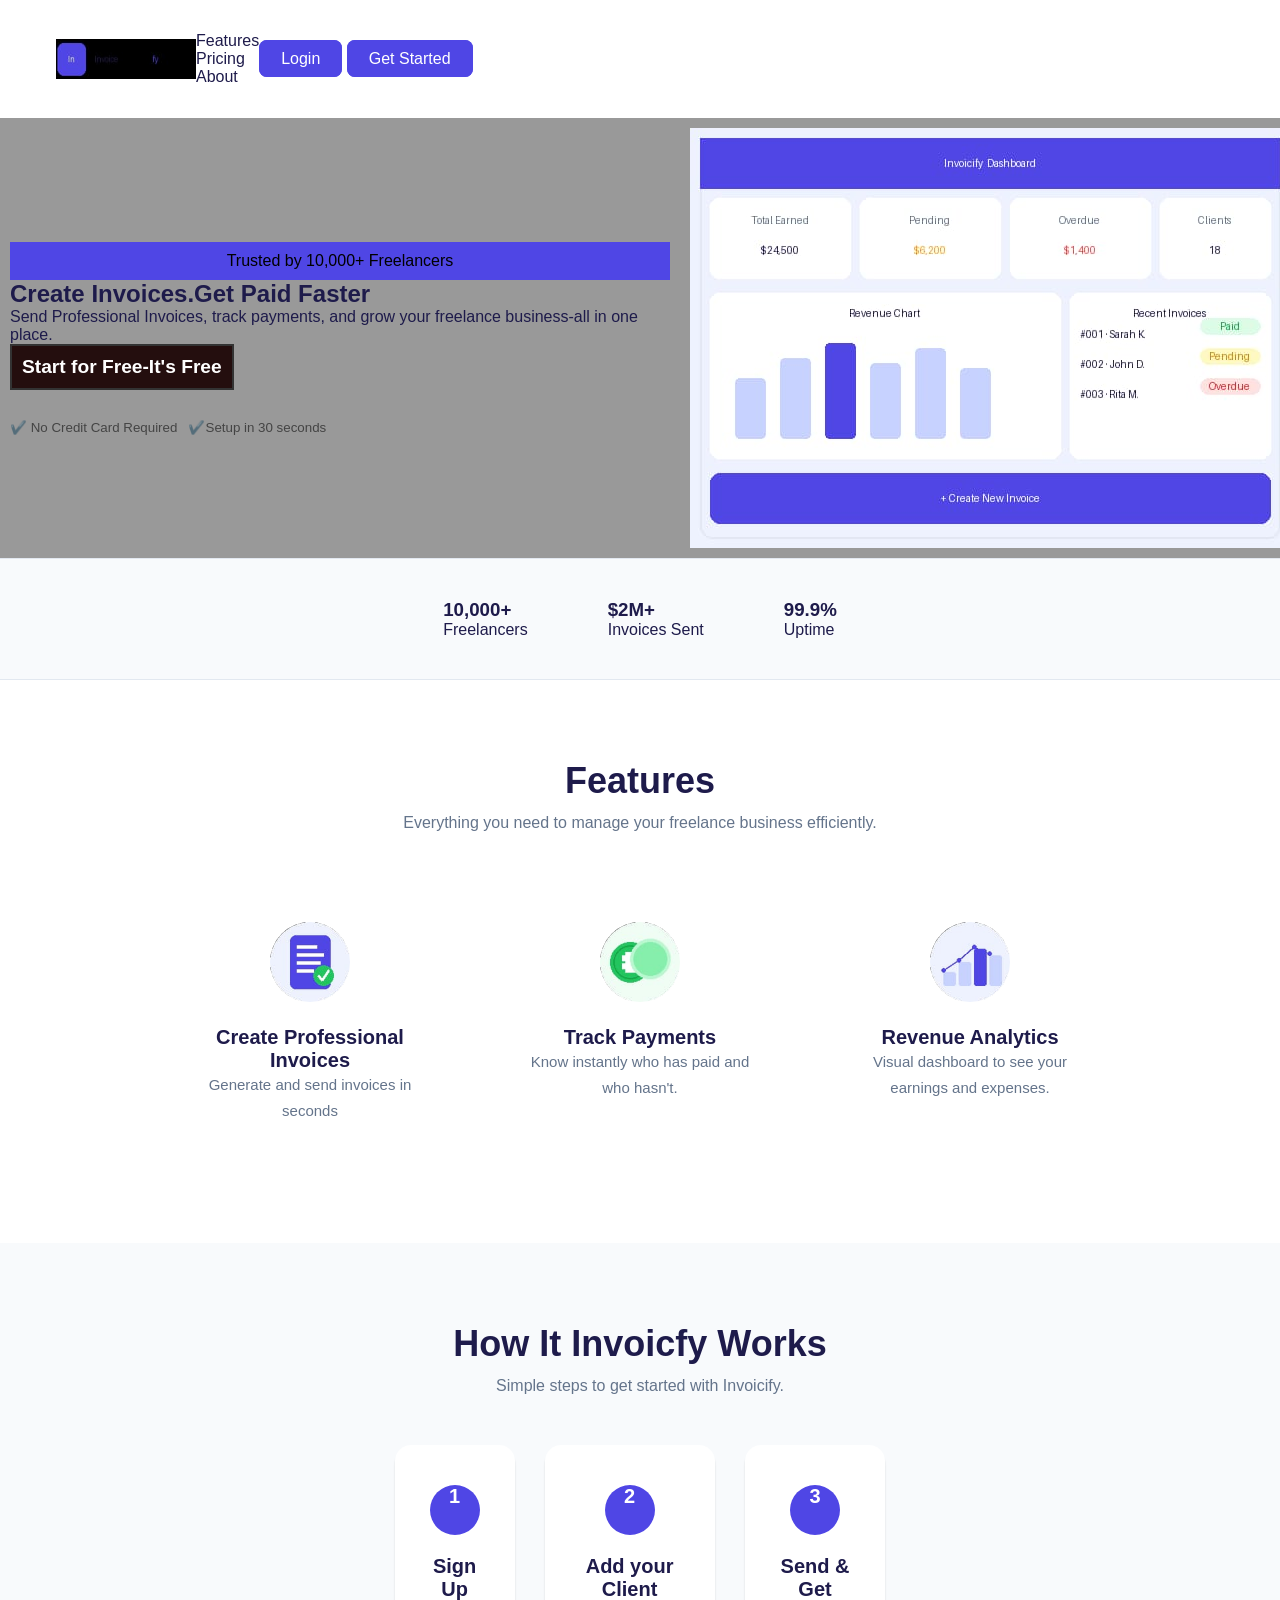
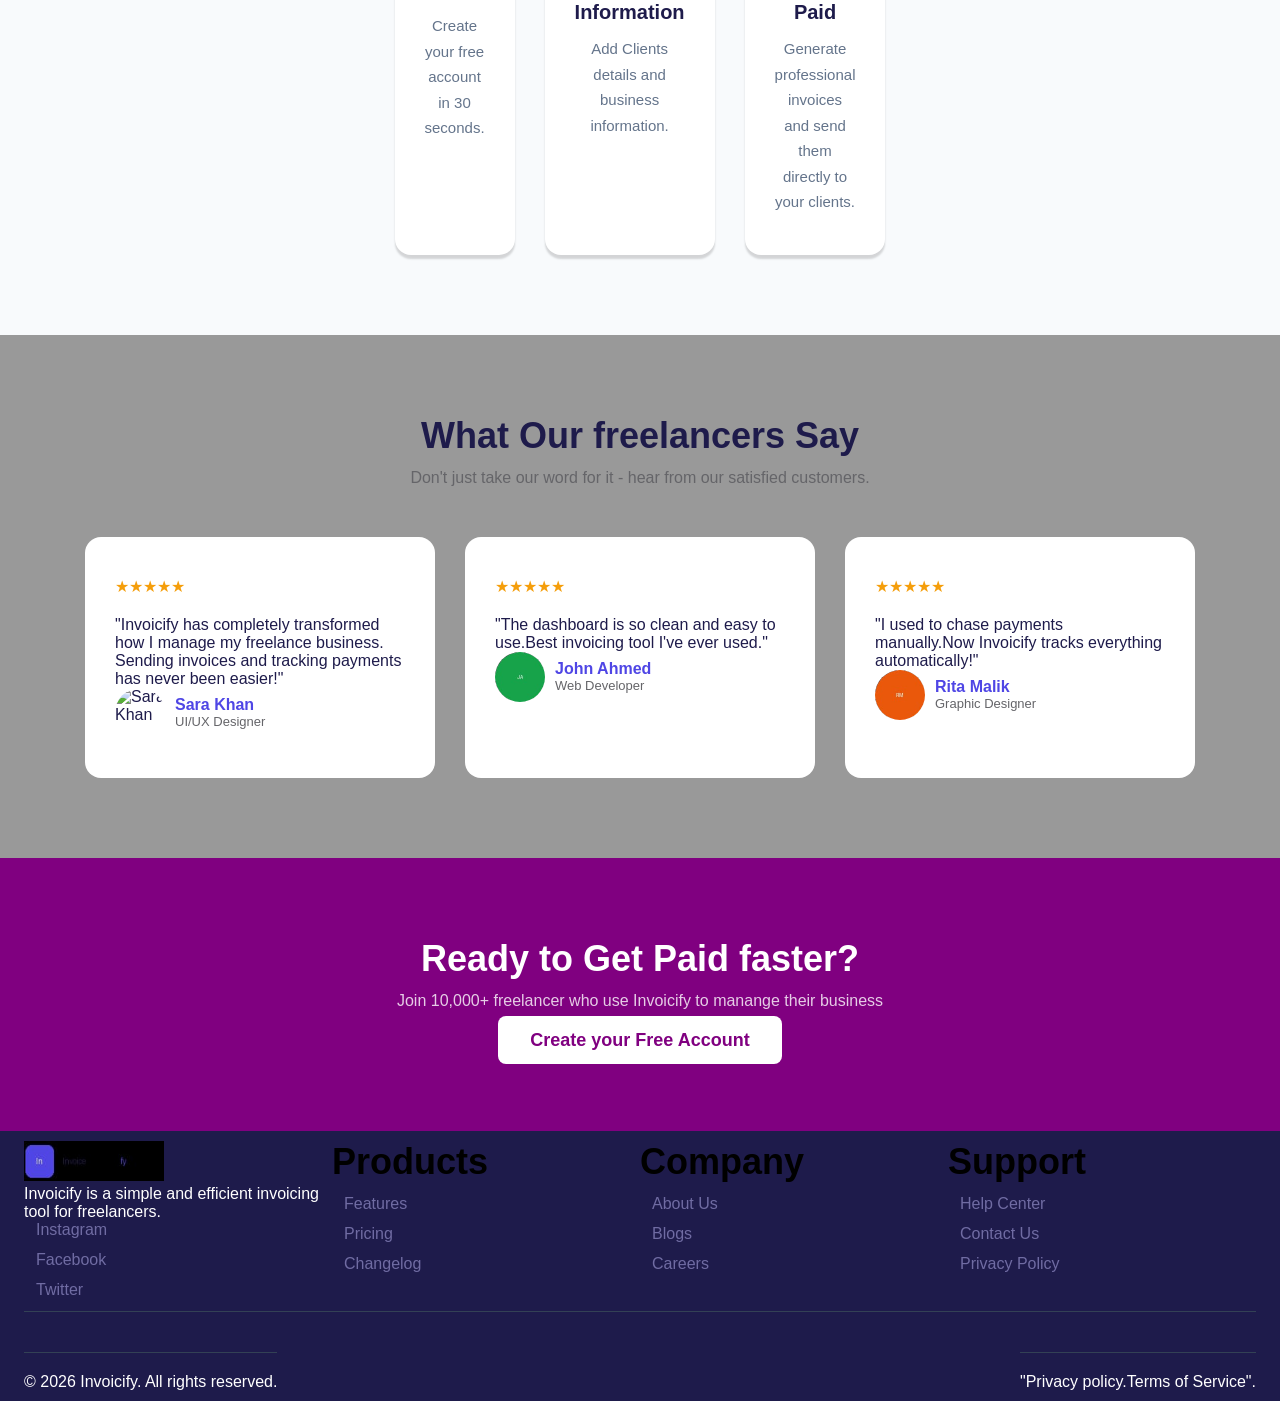
==== index.html @ f9712811 "Adding clients invoicfy in CSS and HTML" ====
<!doctype html>
<html lang="en">
  <head>
    <link rel="stylesheet"href="style.css" />
    <meta charset="utf-8" />
    <meta name="viewport" content="width=device-width, initial-scale=1.0" />
    <title>Invoicify</title>
  </head>
  <body>
    <!-- Header Section -->
    <header>
      <nav>
         <div class="logo">
          <a href="#"target="_blank">
          <img
            src="logo.png.jpeg"
            alt="Invoicify Logo"
            width="140"
            height="40"
          /><a />
        </div>
        <div class="nav-links">
          <ul><li><a href="#"target="_blank">Features</a></li>
          </li><li><a href="#"target="_blank">Pricing</a></li>
          </li><li><a href="#"target="_blank">About</a></li>
          </ul>
        </div>
        <div class="buttons">
          <a href="login.html"class="btn-outline">Login</a>
          <a href="signup.html"class="btn-primary">Get Started</a>
        
        </div>
      </nav>
    </header>
        <!-- Hero Section-->
     <main>  
      <section class="hero-section">
        <div class="hero-content">
          <div class="hero-left">
            <div class="hero-badge">Trusted by 10,000+ Freelancers</div>
            <h1>Create Invoices.<span>Get Paid Faster</span></h1>
            <p>
              Send Professional Invoices, track payments, and grow your
              freelance business-all in one place.
            </p>
            <a href="signup.html" class="hero-cta">Start for Free-It's Free</a>
            <p class="Trust-text">
             ✔️ No Credit Card Required &nbsp;&nbsp;✔️Setup in 30 seconds
            </p>
          </div>
          <!--hero section image-->
          <div class="hero-right">
            <img
              src="hero-mockup.jpeg"
              alt="Dashboard Preview"
            />
          </div>
        </div>
      </section>
      <section class="stats-bar">
        <div class="stats-container">
        <div class="status-item">
          <h3>10,000+</h3>
          <p>Freelancers</p>
        </div>
        <div class="status-item">
          <h3>$2M+</h3>
          <p>Invoices Sent</p>
        </div>
        <div class="status-item">
          <h3>99.9%</h3>
          <p>Uptime</p>
        </div>
      </div>
      </section>
      <section class="features-section">
        <div class="features-header">
          <h2>Features</h2>
          <p>
            Everything you need to manage your freelance business efficiently.
          </p>
        </div>
        <div class="features-grid">
          <div class="feature-card">
            <div class="feature-icon">
              <img
                src="card-invoices.jpeg"
                alt="Create Invoicea"
                width="50"
                height="50"
              />
            </div>
            <h3>Create Professional Invoices</h3>
            <p>Generate and send invoices in seconds</p>
          </div>
          <div class="feature-card">
            <div class="feature-icon">
              <img
                src="card-payment.jpeg"alt="Track Payment"
                width="50"
                height="50"
              />
            </div>
            <h3>Track Payments</h3>
            <p>Know instantly who has paid and who hasn't.</p>
          </div>
          <div class="feature-card">
            <div class="feature-icon"> 
              <img
                src="card-analytics.jpeg"alt="Revenue Analytics"
                width="50"
                height="50"
              />
            </div>
            <h3>Revenue Analytics</h3>
            <p>Visual dashboard to see your earnings and expenses.</p>
          </div>
        </div>
      </section>
      <section class="how-it-works">
        <div class="how-it-work-header">
          <h2>How It Invoicfy Works</h2>
          <p>Simple steps to get started with Invoicify.</p>
        </div>
        <div class="steps-container">
          <div class="step-card">
           <div class="step-number">1</div>
            <h3>Sign Up</h3>
            <p>Create your free account in 30 seconds.</p>
          </div>
          <div class="step-card">
            <div class="step-number">2</div>
            <h3>Add your Client Information</h3>
            <p>Add Clients details and business information.</p>
          </div>
          <div class="step-card">
           <div class="step-number">3</div>
            <h3>Send & Get Paid</h3>
            <p>
              Generate professional invoices and send them directly to your
              clients.
            </p>
          </div>
        </div>
      </section>
      <section class="testimonials-section">
        <div class="testimonials-header">
          <h2>What Our freelancers Say</h2>
          <p>Don't just take our word for it - hear from our satisfied customers.</p>
        </div>
        <div class="testimonials-grid">
          <div class="testimonial-card">
            <div class="stars">★★★★★</div>
            <p>
              "Invoicify has completely transformed how I manage my freelance business.
              Sending invoices and tracking payments has never been easier!"
            </p>
            <div class="person">
              <img scr="Sara Khan.jpeg"alt="Sara Khan"width="50"height="50"/>
              <div>
                <h4>Sara Khan</h4>
                <p>UI/UX Designer</p>
              </div>
            </div>
          </div>
          <div class="testimonial-card">
            <div class="stars">★★★★★</div>
            <p>
              "The dashboard is so clean and easy to use.Best invoicing tool I've ever used."
            </p>
            <div class="person">
            <img src="John.jpeg"alt="John Ahmed"width="50"height="50"/>
            <div>
                <h4>John Ahmed</h4>
                <p>Web Developer</p>
              </div>
             </div>
        </div>
        <div class="testimonial-card">
          <div class="stars">★★★★★</div>
            <p>
              "I used to chase payments manually.Now Invoicify tracks everything automatically!"
            </p>
            <div class="person">
            <img src="Rita Malik.jpeg"alt=Rita Malik"width="50"height="50"/>
            <div>
              <h4>Rita Malik</h4>
                <p>Graphic Designer</p>
              </div>
             </div>
            </div>
           </div>
           </section>
           <section class="cta-section">
            <div class="cta-content">
              <h2>Ready to Get Paid faster?</h2>
              <p>Join 10,000+ freelancer who use Invoicify to manange their business</p>
              <a href="signup.html" class="cta-button">Create your Free Account</a>
            </div>   
            </section>
    </main>
    <div class="footer">
      <div class="footer-top">
        <div class="footer-col">
          <img src="logo.png.jpeg"alt="Invoicify Logo"width="140"height="40"/>
          <p>Invoicify is a simple and efficient invoicing tool for freelancers.</p>
          <a href="#"target="_blank">Instagram</a>
          <a href="#"target="_blank">Facebook</a>
          <a href="#"target="_blank">Twitter</a>
         </div>
         <div class="footer-col">
        <h4>Products</h4>
        <ul>
          <li><a href="#">Features</a></li>
          <li><a href="#">Pricing</a></li>
          <li><a href="#">Changelog</a></li>
        </ul>
      </div>
    <div class="footer-col">
      <h4>Company</h4>
      <ul>
        <li><a href="#">About Us</a></li>
        <li><a href="#">Blogs</a></li>
        <li><a href="#">Careers</a></li>
      </ul>
    </div>
    <div class="footer-col">
      <h4>Support</h4>
      <ul>
        <li><a href="#">Help Center</a></li>
        <li><a href="#">Contact Us</a></li>
        <li><a href="#">Privacy Policy</a></li>
      </ul>
      </div>
    </div>
      <div class="footer-bottom">
        <p>&copy; 2026 Invoicify. All rights reserved.</p>
        <p>"Privacy policy.Terms of Service".</p>
      </div>
    </footer>
  </body>
</html>
---- style.css ----
* {
  margin: 0;
  padding: 0;
  box-sizing: border-box;
}
body {
  font-family: "Segoe UI", sans-serif;
  color: #1e1b4b;
  background: #f0f0f0;
}
a {
  text-decoration: none;
  color: inherit;
}
ul {
  list-style: none;
}
header {
  display: flex;
  justify-content: space-between;
  align-items: center;
  padding: 1rem 2rem;
  background: #ffffff;
}
.logo {
  height: 40px;
  font-size: 1.5rem;
  font-weight: bold;
  color: #1e1b4b;
  background: transparent;
}
nav {
  display: flex;
  align-items: center;
  justify-content: space-between;
  background-color: #ffffff;
  padding: 16px 24px;
}
.nav-links a:hover {
  background-color: #4f46e5;
}
.btn-outline {
  background-color: #4f46e5;
  color: #ffffff;
  padding: 8px 20px;
  border-radius: 8px;
  border: 2px solid #4f46e5;
}
.btn-outline:hover {
  background-color: #ff00ff70;
}
.btn-primary {
  background-color: #4f46e5;
  color: white;
  border: none;
  border-radius: 8px;
  padding: 8px 20px;
  border: 2px solid #4f46e5;
}
.btn-primary:hover {
  background-color: #ff00ff70;
}
.hero-section {
  background-color: #999;
  padding: 10px 10px 10px 10px;
}
.hero-content {
  display: flex;
  align-items: center;
  justify-content: space-between;
  gap: 40px;
}
.hero-left {
  flex: 1;
}
.hero-badge {
  background-color: #4f46e5;
  color: #000000;
  padding: 10px 30px 10px 30px;
  border-color: #ffffff;
  text-align: center;
}
.h1 {
  font-size: larger;
  color: #656569;
  line-height: 5px;

  margin-bottom: 10px;
}
.p {
  font-size: large;
  color: #656569;
  line-height: 50px;
  margin-bottom: 20px;
}
.hero-cta {
  display: inline-block;
  background-color: #240e0e;
  color: white;
  font-size: larger;
  padding: 10px;
  border: 2px solid #333;
  font-weight: bold;
}
.Trust-text {
  font-size: smaller;
  color: #444;
  margin-top: 30px;
}
.hero-right {
  display: flex;
  flex: 1;
  justify-content: center;
  width: 100%;
  max-width: 560px;
  border-radius: 100%;
  box-shadow: #000000;
}
.stats-bar {
  background-color: #f8fafc;
  padding: 40px 24px;
  border-top: 1px solid #e2e8f0;
  border-bottom: 1px solid #e2e8f0;
}
.stats-container {
  display: flex;
  flex:1;
  justify-content: center;
  gap: 80px;
  max-width: 1200px;
  margin: auto;
}
.status-items {
  text-align: center;
}
.status-items h3 {
  font-size: 40px;
  font-weight: 800;
  color: #4f46e5;
}
.status-items p {
  font-size: 14px;
  color: #64748b;
  margin-top: 4px;
}
.features-section {
  background-color: white;
  padding: 80px 24px;
}
.features-header {
  text-align: center;
  margin-bottom:50px;
}
.features-header h2 {
  font-size:36px;
  font-weight:800;
  color:#1E1B4B ;
  margin-bottom: 12px;
}
.features-header p {
  font-size: 16px;
  color: #64748b;
}
.features-grid {
  display: flex;
  justify-content: center;
  gap: 30px;
  max-width: 1200px;
  margin:0 auto;
}
.feature-card {
  background-color: white;
  border-radius: 16px;
  padding:40px 30px;
  box-shadow: 0px 4px 20px  rgba(0,0,0,0,0.08);
  text-align: center;
  flex: 1;
  max-width: 300px;
  transition: all 0.3s ease;
}
.feature-icon img{
  object-fit: contain;
  background: transparent;
  border-radius: 50%;
  width: 80px;
  height: 80px;
  margin-bottom: 20px;

}
.feature-card:hover{
  box-shadow: 0 10px 30px rgba(0,0,0,0.15);
  transform: translateY(-5px);
}

.feature-card h3{|
margin-bottom: 12px;
color: #1E1B4B;
font-size: 20px;
font-weight: 700;
}
.feature-card p{
  line-height: 1.7;
  color: #64748b;
  font-size: 15px;
}
/*How it works section*/
 .how-it-works{
  background:#F8FAFC;
  padding: 80px 24px;
 }
   .how-it-work-header{
    text-align: center;
    margin-bottom: 50px;
    & h2{
      font-size: 36px;
      font-weight: 700;
      color: #1E1B4B;
      margin-bottom: 12px;
    }
    & p{
      font-size:16px ;
      color: #64748b;
    }
 }
 .steps-container{
  display: flex;
  margin:0 auto;
  justify-content: center;
  gap:30px;
  max-width: 100px;
  flex-wrap: nowrap
  align-items:flex-start;
 }
 .step-card{
  background-color: #ffffff;
  border-radius: 16px;
  padding: 40px 30px;
  text-align: center;
  flex: 1;
  max-width: 300px;
  box-shadow: 0 4px 2px rgba(0,0,0,0.15);
  & h3{
    font-size: 20px;
font-weight: 800;
color: #1E1B4B;
margin-bottom: 12px;
  }
& p{
  line-height: 1.7;
  font-size: 15px;
  color: #64748b;
}
  
}
 .step-number{
  width: 50px;
  height: 50px;
  border-radius: 50%;
  background-color: #4f46e5;
  color: white;
  font-weight: bold;
  font-size: 20px;
  display: flex;
  text-align: center;
  justify-content: center;
  margin:0 auto;
  margin-bottom: 20px;

}
.testimonials-section{
  background-color: #999;
  padding:80px 24px ;
}
.testimonials-header{
  text-align: center;
  margin-bottom: 50px;
  & h2{
    font-size: 36px;
    font-weight: 800;
    margin-bottom: 12px;
    color: #1E1B4B;
  }
  & p{
    color: #656569;
    font-size: 16px;
  }
}
.testimonials-grid{
  display: flex;
  justify-content: center;
  gap: 30px;
  max-width: 1200px;
  margin:0 auto;
}
.testimonial-card{
  background-color: white;
  border-radius: 16px;
  padding:40px 30px;
  box-shadow: 0px 4px 20px  rgba(0,0,0,0,0.08);
  flex: 1;
  max-width: 350px;
  transition: all 0.3s ease;
}
.stars{
  margin-bottom: 20px;
  color: #F59E0B;
  & p{
    font-size: 30px;
    line-height: 1.7;
    font-style: italic;
    margin-bottom: 36px;
  }
}
.person{
  align-items: center;
  display: flex;
  gap: 10px;
  & img{
    width: 50px;
    height: 50px;
    border-radius:50%;
    object-fit: cover;
  }
  & h4{
    font-size: bold;
    color:#4f46e5;
  }
  & p{
    color:#656569;
    font-size: small;
  }
}
.cta-section{
  background-color: purple;
  padding: 80px 24px;
  text-align: center;
   & h2{
font-size:36px ;
font-weight: 800;
margin-bottom: 12px;
   color: white;
}
& p{
  display: block;
  justify-content: center;
  align-items: center;
  gap: 8px;
  color:rgba(255,255,255,0.8);
  font-size:16px ;
  margin-bottom: 20px;
}
& a{
  background-color: white;
  color: purple;
  padding: 14px 32px;
  border-radius: 8px;
  border: none;
  font-weight: 700;
  font-size: large;
}
  & a:hover{
    background-color: #5d88b3;
  }
  }
  .footer{
background-color: #1E1B4B;
padding: 10px 24px;
color: white;
  }
  .footer-top{
    display: flex;
  justify-content: space-between;
    max-width: 800;
    margin: 0 auto;
  }
  .footer-col{
    flex: 1;
    & h4{
      color: black;
      margin-bottom: 12px;
      font-weight: bold;
      font-size: 36px;
    }
    & a{
      color: #706ca3;
    display: block;
      margin-bottom: 12px;
      margin-left: 12px;
    }
    & a:hover{
      color:#4f46e5;
    }
  }
  .footer-bottom{
    display: flex;
    justify-content: space-between;
    align-items: center;
    padding-top: 20px;
    border-top: 1px solid #334155;
    & p{
      border-top: 1px solid #334155;
      padding-top: 20px;
      margin-top: 20px;
      display: flex;
      justify-content: space-between;
    }
   }
   .login-section{
    background-color: #F1F5FF;
    min-height: 100vh;
    display: flex;
    align-items: center;
    justify-content: center;
   }
   .login-card{
    background-color: white;
    border-radius:10px ;
    padding: 40px;
    box-shadow:0px 4px 20px rgba(0,0,0,0.1);
    width: 400;
    max-width: 90%;
    & h1{
      font-size: large;
      font-weight: bold;
      margin-bottom: 36px;
    }
    & p{
      color: #334155;
      margin-bottom: 36px;
    }
   }
.form-group{
  margin-bottom: 20px;
}
label{
  display: block;
  margin-bottom: 6px;
  font-weight: 600;
  color:#1E1B4B;
}
input{
  display: block;
  margin-bottom: 8px;
  width:100%;
  padding: 12px;
  border: 1px solid #E2E8F0;
  box-sizing: 20px;
  border-radius: 8px;
  font-size: 15px;
}
button{
  width:100%;
  & .btn-primary{
    width:100%;
  }
}
.dashboard-body{
  display: flex;
}
.sidebar{
  width: 240px;
  min-height: 100vh;
  background-color: #1E1B4B;
  padding: 24px;
  position: fixed;
  & nav ul{
    list-style: none;
    margin-top: 40px;
  }
  & nav ul li{
    margin-bottom: 16px;
  }
  & nav ul li a{
    color: wite;
    font-size: 15px;
    opacity: 0.7;
  }
  & ul nav li a:hover{
    opacity:1;
  }
}
.sidebar-logout{
  margin-top: 40px;
  & a{
    color: white;
    opacity: 0.1;
  }
}
.dashboard-main{
  margin-left: 240px;
  padding: 24px;
  background-color: #F8FAFC;
  min-height: 100vh;
  flex:1;
}
.sidebar-logo img{
  height: 40px;
}
  .topbar{
display: flex;
justify-content: space-between;
align-items: center;
margin-bottom: 30px;
  }
  .profile-icon{
    width: 40px;
    height: 40px;
    background-color: #4f46e5;
    border: radius 50%; 
    display: flex;
    justify-content: center;
    align-items: center;
    color: white;
    font-weight: bold;
   }
   .stats-row{
    display: flex;
    gap: 20px;
    margin-bottom: 30px;
   }
   .stat-card{
    background-color: white;
    padding: 20px;
    border-radius: 12px;
    flex:1;
    box-shadow: 0 2px 10px rgba(0,0,0,0.08);
    & p{
      font-size: 13px;
      margin-bottom: 8px;
      color: #64748b;
    }
    & h3{
      font-size: 24px;
      font-weight: 800;
      color: #1E1B4B;
    }
}
.recent-invoices{
background-color: white;
padding: 24px;px;
border-radius: 12px;
box-shadow: 0 2px 10px rgba(0,0,0,0.08);
& h3{
  margin-bottom: 24px;
  color: #1E1B4B;
}
}
table{
  width: 100%;
  border-collapse: collapse;
}
th{
  text-align: left;
  padding: 12px;
  font-size: 13px;
  color: #000000;
  border-bottom: 1px solid #E2E8F0;
  font-weight: bold;
}
tr{
  padding: 12px;
  font-size: 14px;
  color:#1E1B4B;
  border-bottom: 1px solid #F1F5F9;
}
.Clients-section{
 background-color: white;
padding: 24px;px;
border-radius: 12px;
box-shadow: 0 2px 10px rgba(0,0,0,0.08);
}
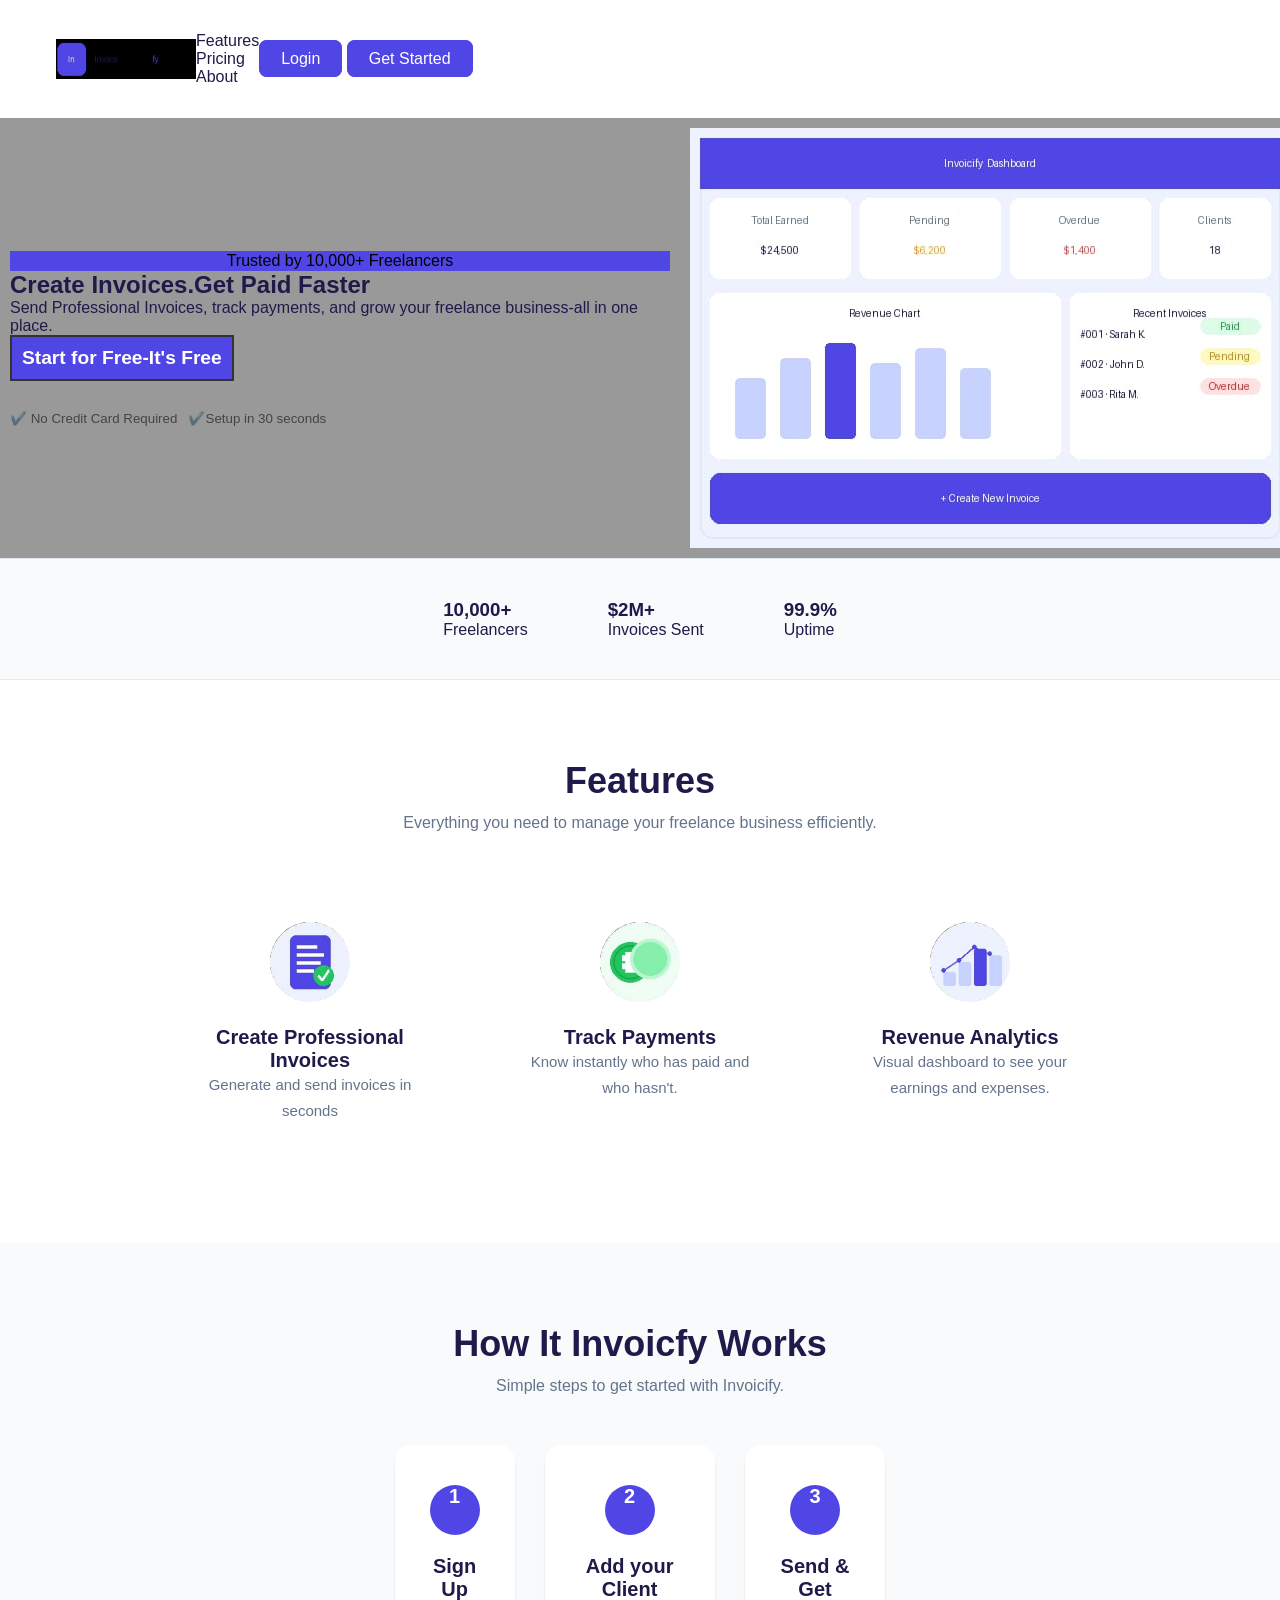
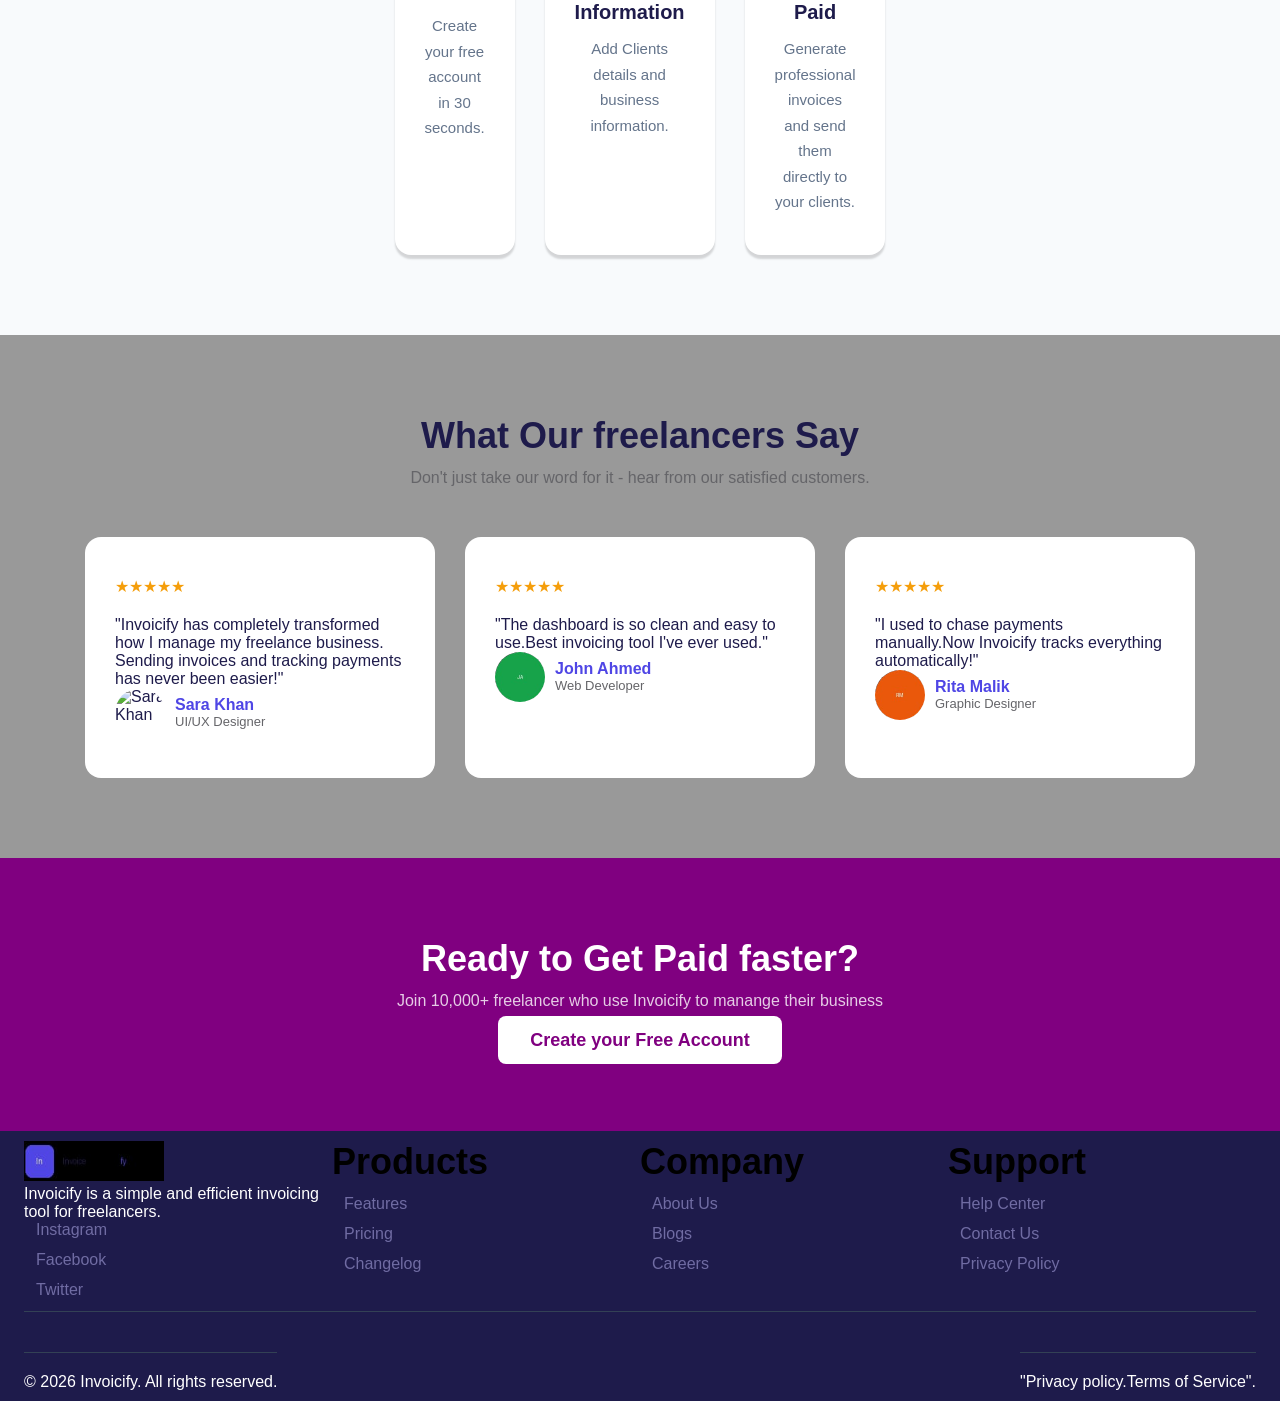
==== commit a2a9e865: "changes in HTML and CSS" ====
--- a/index.html
+++ b/index.html
@@ -17,7 +17,7 @@
             alt="Invoicify Logo"
             width="140"
             height="40"
-          /><a />
+          /><a /> 
         </div>
         <div class="nav-links">
           <ul><li><a href="#"target="_blank">Features</a></li>
--- a/style.css
+++ b/style.css
@@ -12,7 +12,7 @@
   text-decoration: none;
   color: inherit;
 }
-ul {
+ul { 
   list-style: none;
 }
 header {
@@ -79,12 +79,16 @@
   padding: 10px 30px 10px 30px;
   border-color: #ffffff;
   text-align: center;
+  display: flex;
+  align-items: center;
+  justify-content: center;
+  padding: 1px 2px;
 }
 .h1 {
   font-size: larger;
   color: #656569;
   line-height: 5px;
-
+   font-weight: 800;
   margin-bottom: 10px;
 }
 .p {
@@ -95,7 +99,7 @@
 }
 .hero-cta {
   display: inline-block;
-  background-color: #240e0e;
+   background-color: #4f46e5;
   color: white;
   font-size: larger;
   padding: 10px;
@@ -405,6 +409,7 @@
       justify-content: space-between;
     }
    }
+   /*login.html*/
    .login-section{
     background-color: #F1F5FF;
     min-height: 100vh;
@@ -435,7 +440,7 @@
 label{
   display: block;
   margin-bottom: 6px;
-  font-weight: 600;
+  font-weight: bold;
   color:#1E1B4B;
 }
 input{
@@ -454,13 +459,14 @@
     width:100%;
   }
 }
+/*dashboard.html*/
 .dashboard-body{
   display: flex;
 }
 .sidebar{
   width: 240px;
   min-height: 100vh;
-  background-color: #1E1B4B;
+  background-color: #334155;
   padding: 24px;
   position: fixed;
   & nav ul{
@@ -482,8 +488,8 @@
 .sidebar-logout{
   margin-top: 40px;
   & a{
-    color: white;
-    opacity: 0.1;
+    color: #e5e7eb;;
+   opacity: 1;
   }
 }
 .dashboard-main{
@@ -563,9 +569,15 @@
   color:#1E1B4B;
   border-bottom: 1px solid #F1F5F9;
 }
-.Clients-section{
- background-color: white;
-padding: 24px;px;
-border-radius: 12px;
-box-shadow: 0 2px 10px rgba(0,0,0,0.08);
-}+/*invoices.html*/ 
+.filter-bar{
+  display: flex;
+  text-align: center;
+  justify-content: center;
+  padding: 15px;
+  font-size:20px;
+  color: #4f46e5;
+  border-bottom: 1px solid #E2E8F0;
+  font-weight: bold;
+  gap:20px;
+}
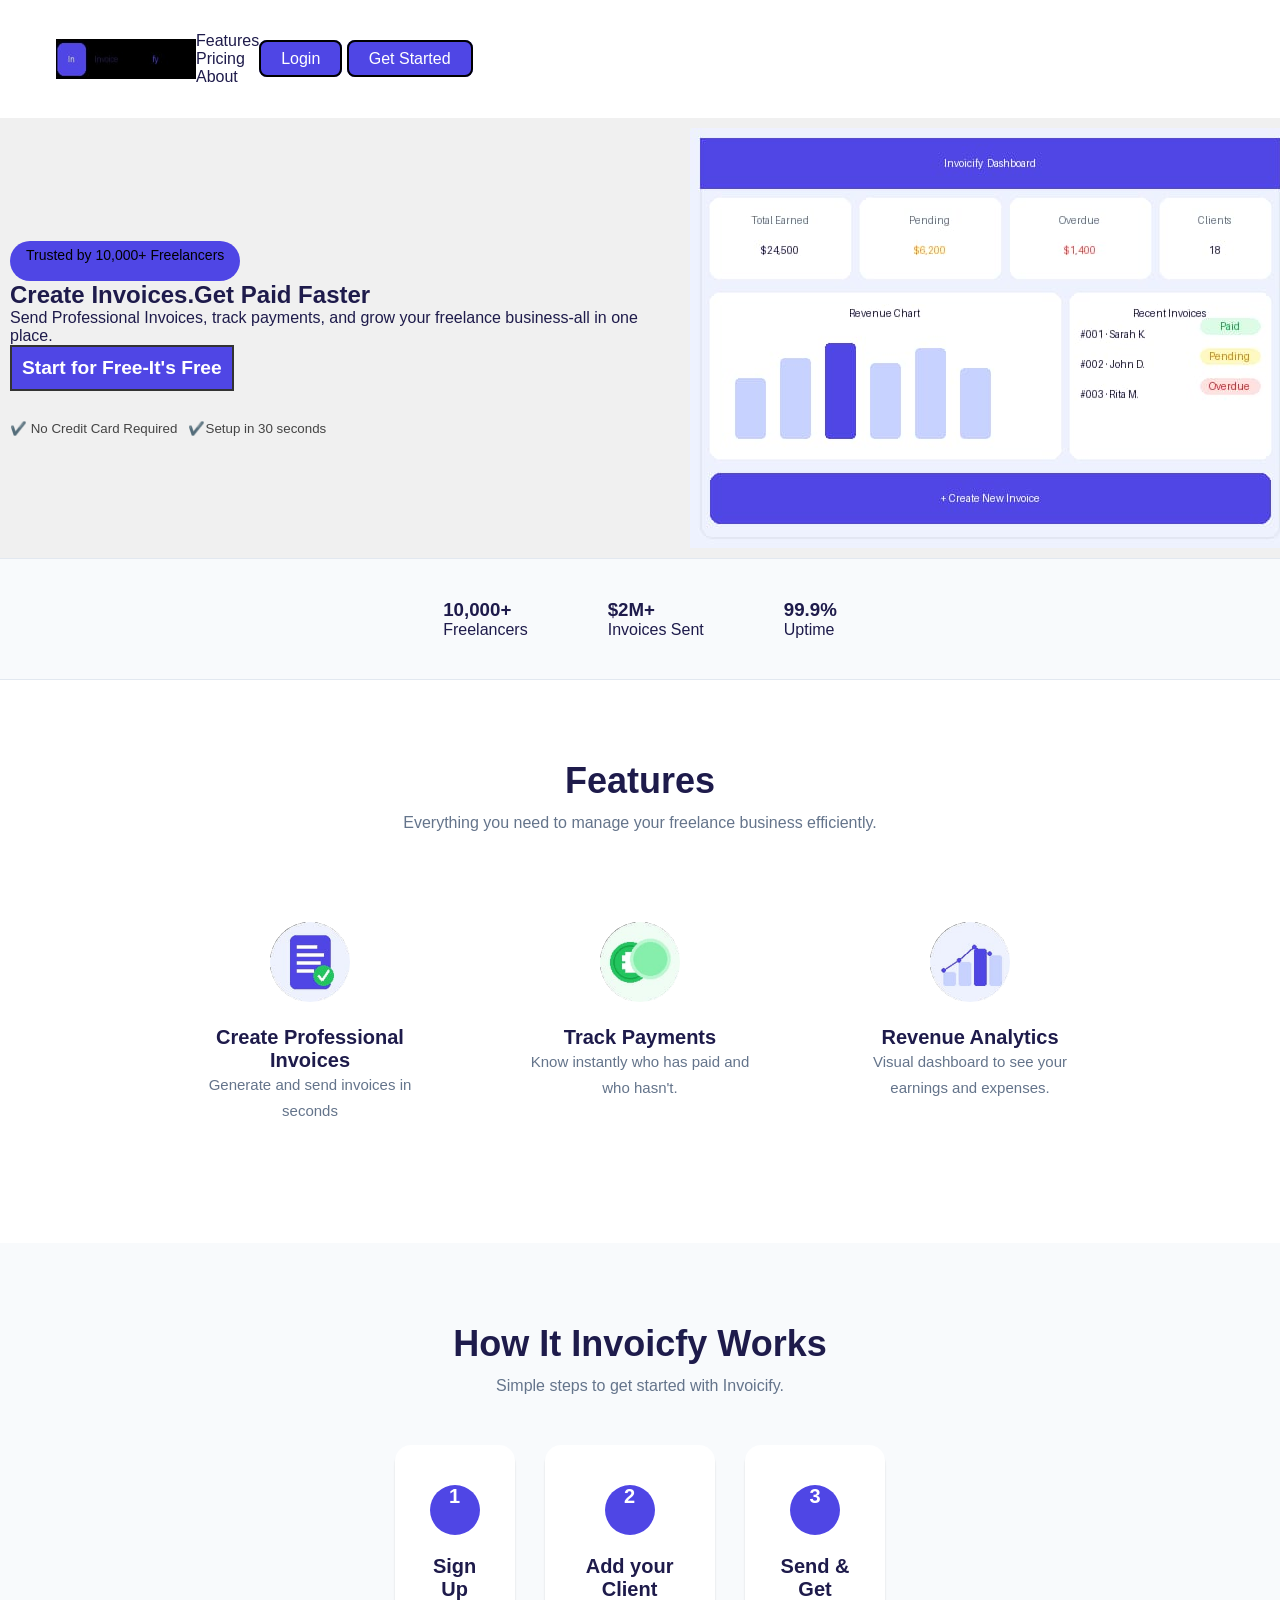
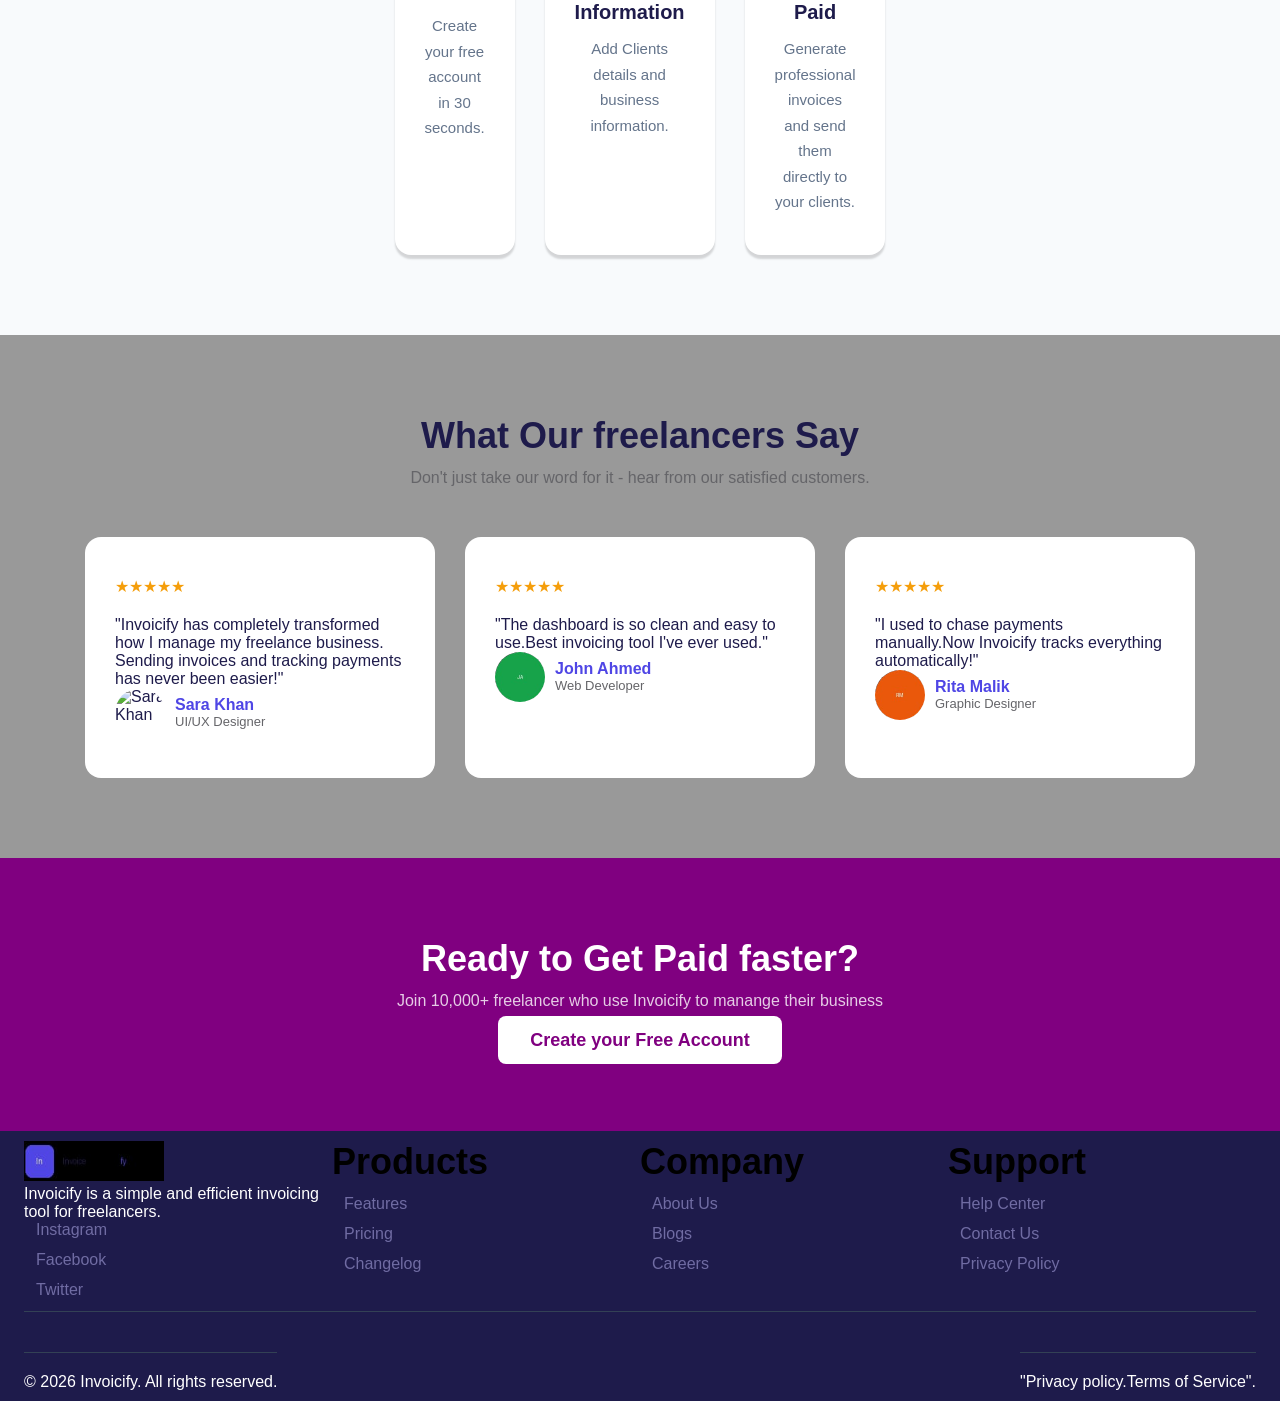
==== commit dc634ed5: "change styling in hero section" ====
--- a/index.html
+++ b/index.html
@@ -37,7 +37,7 @@
       <section class="hero-section">
         <div class="hero-content">
           <div class="hero-left">
-            <div class="hero-badge">Trusted by 10,000+ Freelancers</div>
+            <div class="hero-badge">Trusted by 10,000+ Freelancers</div>  
             <h1>Create Invoices.<span>Get Paid Faster</span></h1>
             <p>
               Send Professional Invoices, track payments, and grow your
--- a/style.css
+++ b/style.css
@@ -44,7 +44,7 @@
   color: #ffffff;
   padding: 8px 20px;
   border-radius: 8px;
-  border: 2px solid #4f46e5;
+  border: 2px solid black;
 }
 .btn-outline:hover {
   background-color: #ff00ff70;
@@ -55,13 +55,13 @@
   border: none;
   border-radius: 8px;
   padding: 8px 20px;
-  border: 2px solid #4f46e5;
+  border: 2px solid black;
 }
 .btn-primary:hover {
   background-color: #ff00ff70;
 }
 .hero-section {
-  background-color: #999;
+  background: linear-gradient();
   padding: 10px 10px 10px 10px;
 }
 .hero-content {
@@ -76,19 +76,23 @@
 .hero-badge {
   background-color: #4f46e5;
   color: #000000;
-  padding: 10px 30px 10px 30px;
+  padding: 6px 16px;
   border-color: #ffffff;
-  text-align: center;
-  display: flex;
+  font-size: 14px;
+  font-weight: 500;
+  text-align: center;
+  display: inline-block;
+  justify-content: center;
   align-items: center;
-  justify-content: center;
-  padding: 1px 2px;
+  height: 40px;
+
+  border-radius: 20px;
 }
 .h1 {
   font-size: larger;
   color: #656569;
   line-height: 5px;
-   font-weight: 800;
+   font-weight: bold;
   margin-bottom: 10px;
 }
 .p {
@@ -136,11 +140,14 @@
 }
 .status-items {
   text-align: center;
+  padding: 20px 0;
+;
 }
 .status-items h3 {
   font-size: 40px;
   font-weight: 800;
   color: #4f46e5;
+  background-color: #F8FAFC;
 }
 .status-items p {
   font-size: 14px;
@@ -274,7 +281,7 @@
 .testimonials-section{
   background-color: #999;
   padding:80px 24px ;
-}
+} 
 .testimonials-header{
   text-align: center;
   margin-bottom: 50px;
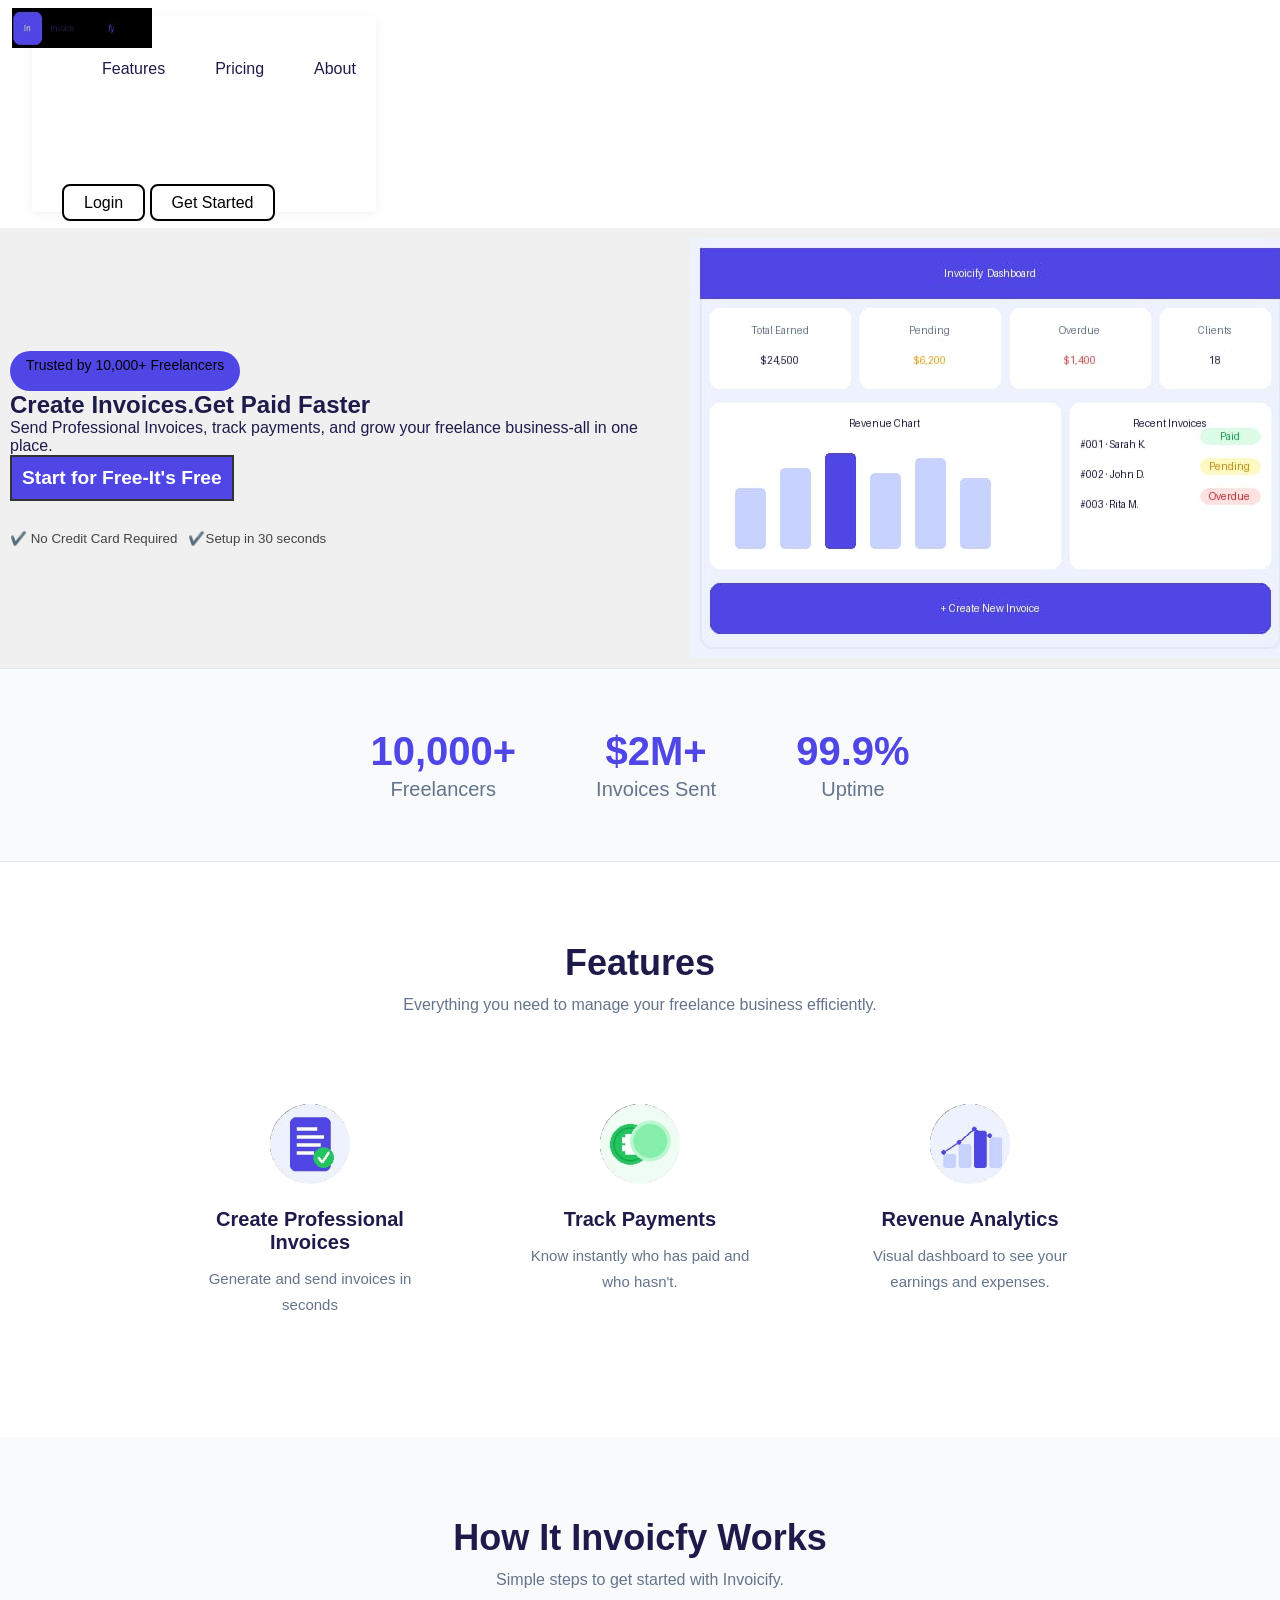
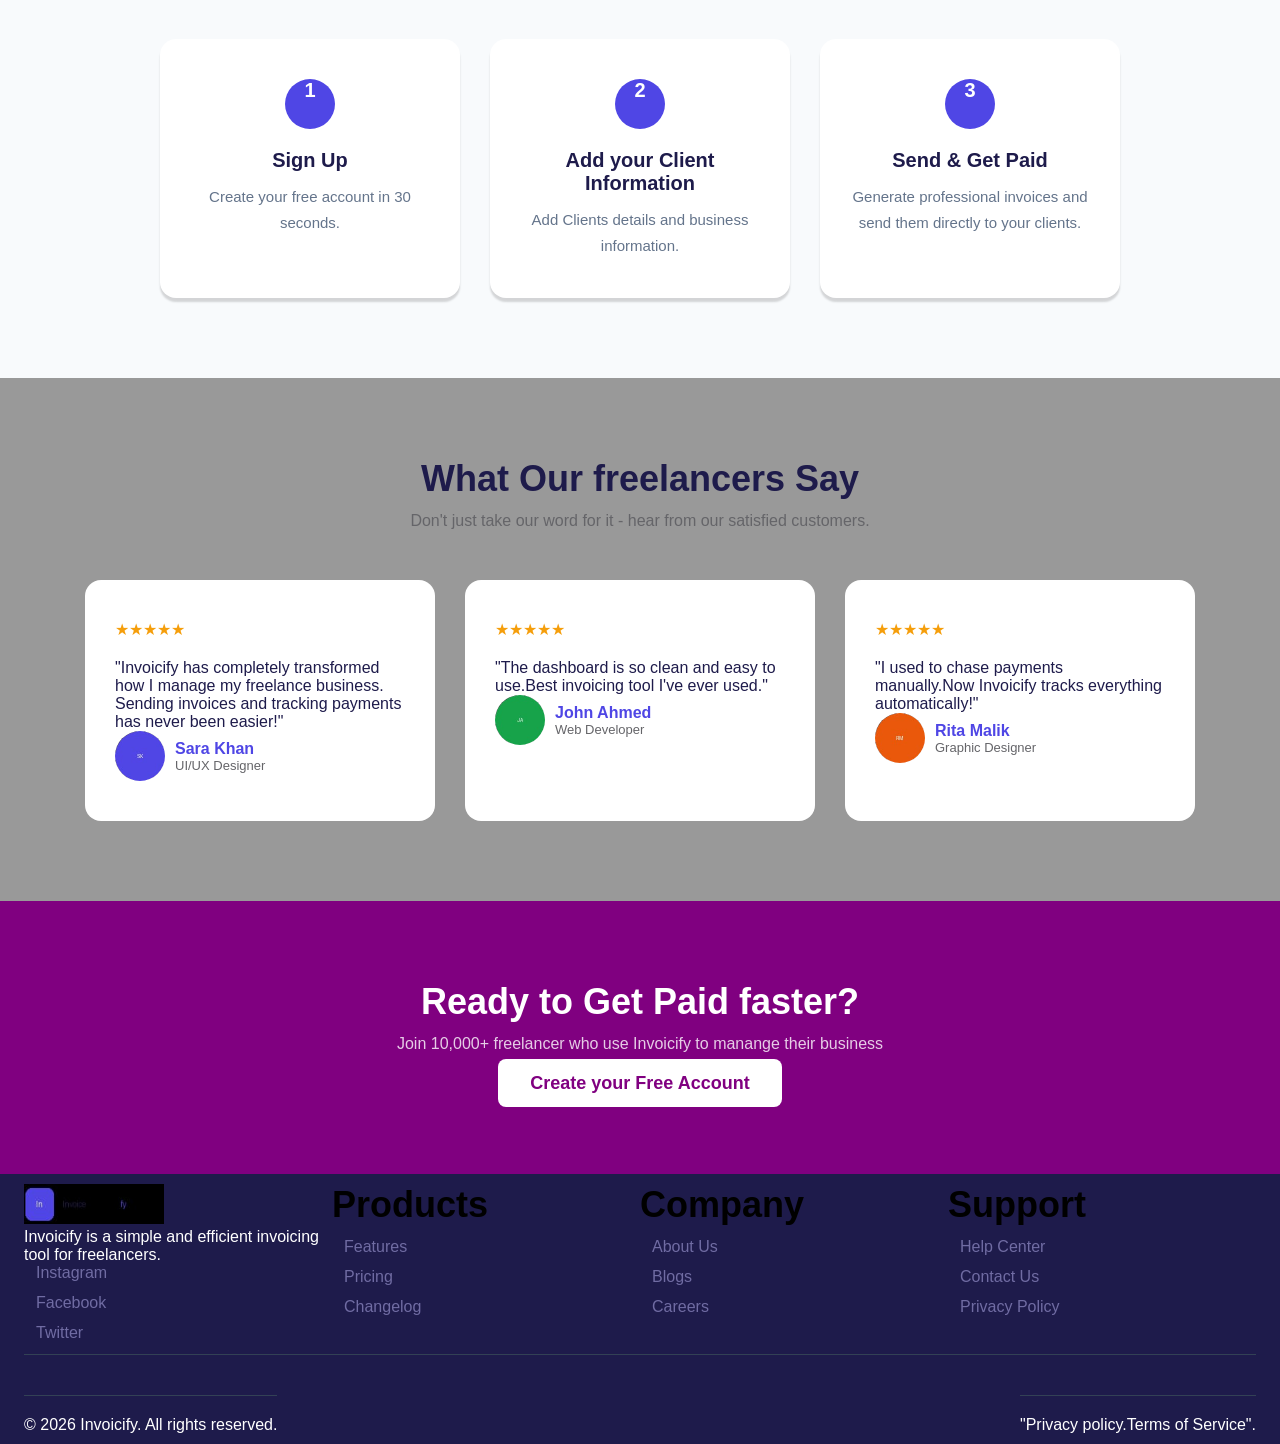
==== commit 110a018f: "change in nav-links" ====
--- a/index.html
+++ b/index.html
@@ -21,8 +21,8 @@
         </div>
         <div class="nav-links">
           <ul><li><a href="#"target="_blank">Features</a></li>
-          </li><li><a href="#"target="_blank">Pricing</a></li>
-          </li><li><a href="#"target="_blank">About</a></li>
+          <li><a href="#"target="_blank">Pricing</a></li>
+          <li><a href="#"target="_blank">About</a></li>
           </ul>
         </div>
         <div class="buttons">
@@ -156,7 +156,7 @@
               Sending invoices and tracking payments has never been easier!"
             </p>
             <div class="person">
-              <img scr="Sara Khan.jpeg"alt="Sara Khan"width="50"height="50"/>
+              <img src="Sara Khan.jpeg"alt="Sara Khan"width="50"height="50"/>
               <div>
                 <h4>Sara Khan</h4>
                 <p>UI/UX Designer</p>
@@ -182,7 +182,7 @@
               "I used to chase payments manually.Now Invoicify tracks everything automatically!"
             </p>
             <div class="person">
-            <img src="Rita Malik.jpeg"alt=Rita Malik"width="50"height="50"/>
+            <img src="Rita Malik.jpeg"alt="Rita Malik"width="50"height="50"/>
             <div>
               <h4>Rita Malik</h4>
                 <p>Graphic Designer</p>
--- a/style.css
+++ b/style.css
@@ -23,42 +23,58 @@
   background: #ffffff;
 }
 .logo {
-  height: 40px;
-  font-size: 1.5rem;
-  font-weight: bold;
-  color: #1e1b4b;
-  background: transparent;
+  width: 40px;
+  height: 28px;
+  border-radius: 40px;
+  background:#2563eb;
+  display: flex;
+  justify-content: center;
+  align-items: center;
+  margin-left: 30px;
 }
 nav {
+  top:0;
+  box-shadow: 0 2px 10px rgba(0, 0, 0, 0.06);
+  background-color: #ffffff;
+
+}
+.nav-links ul {
+  position: sticky;
+max-width: 1200px;
+  margin: 0 auto;
+  margin-bottom: 100px;
+ padding: 16px 20px;
   display: flex;
   align-items: center;
-  justify-content: space-between;
-  background-color: #ffffff;
-  padding: 16px 24px;
+  gap: 50px;
+  font-weight: 500;
+
 }
 .nav-links a:hover {
-  background-color: #4f46e5;
+  background-color:#4f46e5;
 }
 .btn-outline {
-  background-color: #4f46e5;
-  color: #ffffff;
+  background-color: white;
+  color: black;
   padding: 8px 20px;
   border-radius: 8px;
   border: 2px solid black;
+  gap:25px; 
+  margin-left: 30px;
 }
 .btn-outline:hover {
-  background-color: #ff00ff70;
+  background-color: #4f46e5;
 }
 .btn-primary {
-  background-color: #4f46e5;
-  color: white;
-  border: none;
+  background-color: white;
+  color: black;
   border-radius: 8px;
   padding: 8px 20px;
   border: 2px solid black;
+  gap:25px;
 }
 .btn-primary:hover {
-  background-color: #ff00ff70;
+  background-color: #4f46e5;
 }
 .hero-section {
   background: linear-gradient();
@@ -131,26 +147,26 @@
   border-bottom: 1px solid #e2e8f0;
 }
 .stats-container {
-  display: flex;
+  display: flex; 
   flex:1;
   justify-content: center;
   gap: 80px;
   max-width: 1200px;
   margin: auto;
 }
-.status-items {
+.status-item {
   text-align: center;
   padding: 20px 0;
 ;
 }
-.status-items h3 {
+.status-item h3 {
   font-size: 40px;
   font-weight: 800;
   color: #4f46e5;
   background-color: #F8FAFC;
 }
-.status-items p {
-  font-size: 14px;
+.status-item p {
+  font-size: 20px;
   color: #64748b;
   margin-top: 4px;
 }
@@ -203,7 +219,7 @@
   transform: translateY(-5px);
 }
 
-.feature-card h3{|
+.feature-card h3{
 margin-bottom: 12px;
 color: #1E1B4B;
 font-size: 20px;
@@ -238,7 +254,7 @@
   margin:0 auto;
   justify-content: center;
   gap:30px;
-  max-width: 100px;
+  max-width: 1200px;
   flex-wrap: nowrap
   align-items:flex-start;
  }
@@ -250,6 +266,7 @@
   flex: 1;
   max-width: 300px;
   box-shadow: 0 4px 2px rgba(0,0,0,0.15);
+  transition: all 0.3s ease;
   & h3{
     font-size: 20px;
 font-weight: 800;
@@ -429,7 +446,7 @@
     border-radius:10px ;
     padding: 40px;
     box-shadow:0px 4px 20px rgba(0,0,0,0.1);
-    width: 400;
+    width: 400px;
     max-width: 90%;
     & h1{
       font-size: large;
@@ -550,7 +567,7 @@
 }
 .recent-invoices{
 background-color: white;
-padding: 24px;px;
+padding: 24px 16px;
 border-radius: 12px;
 box-shadow: 0 2px 10px rgba(0,0,0,0.08);
 & h3{
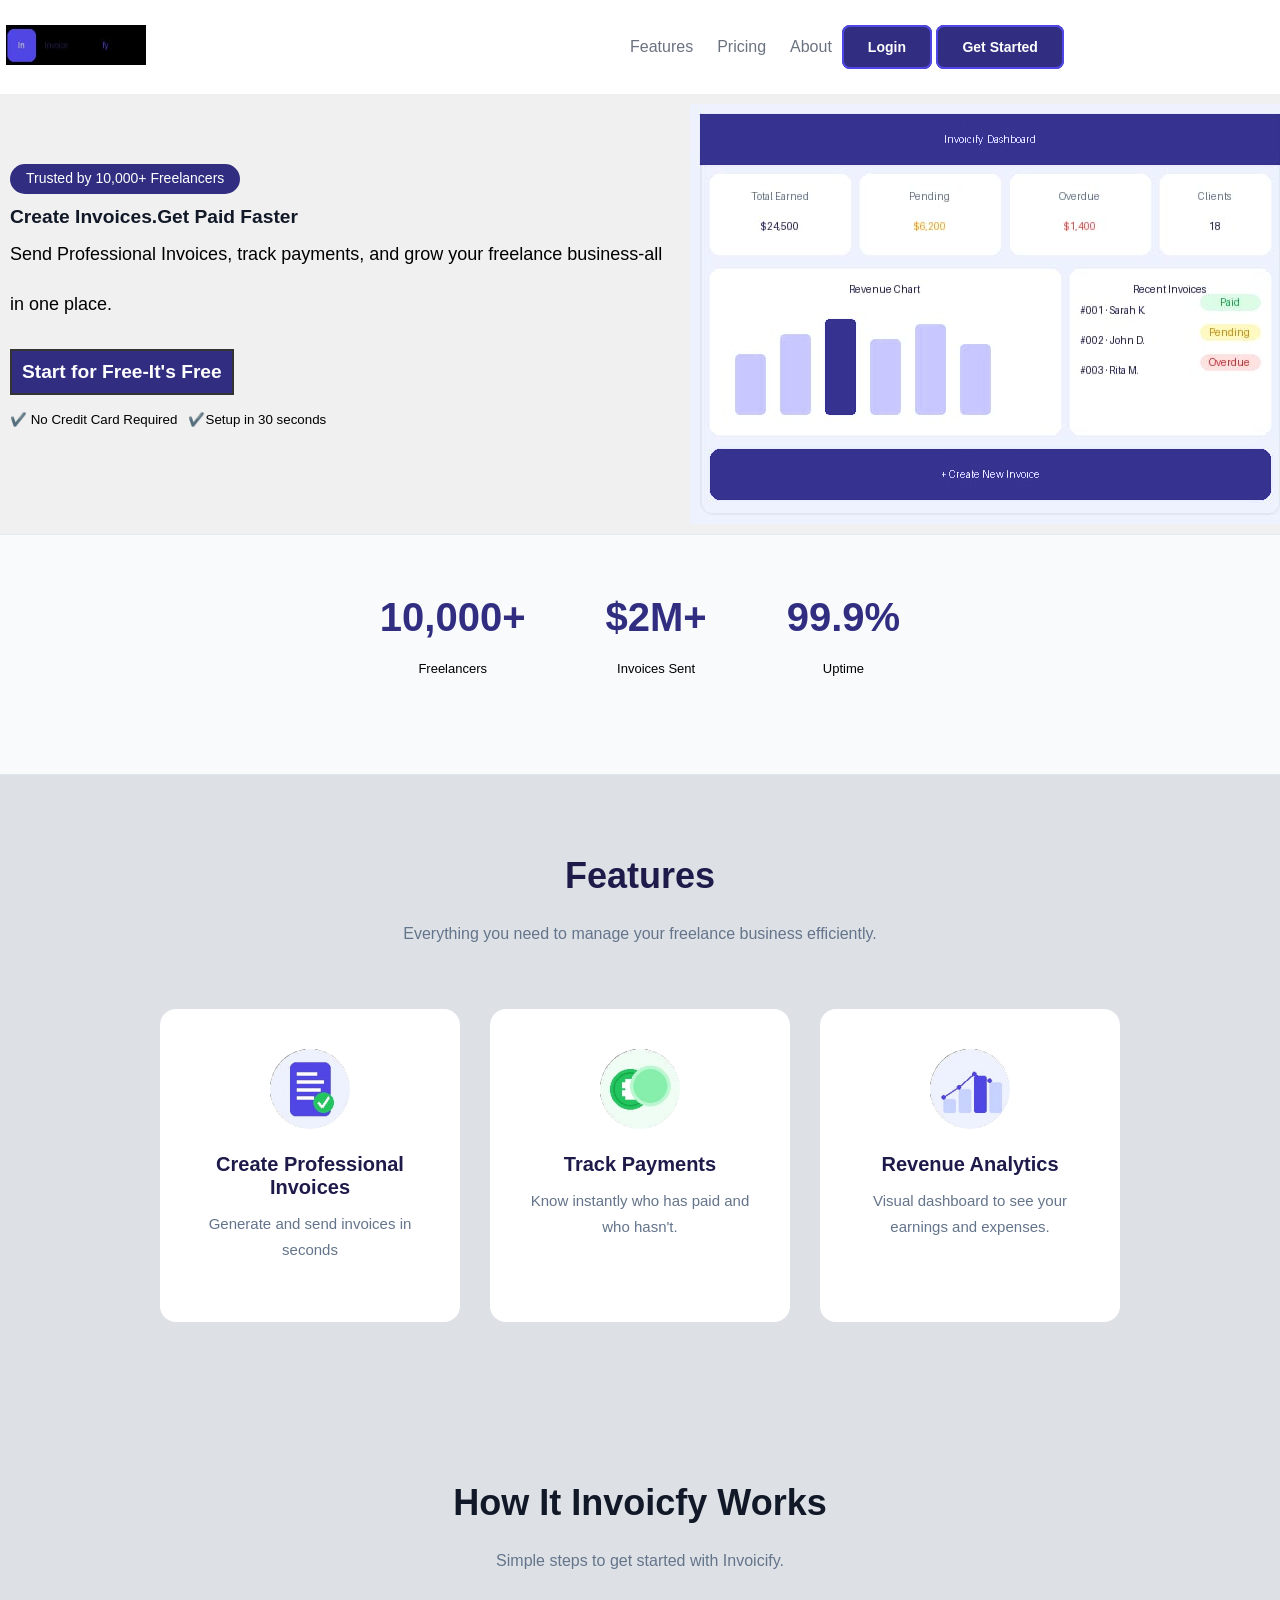
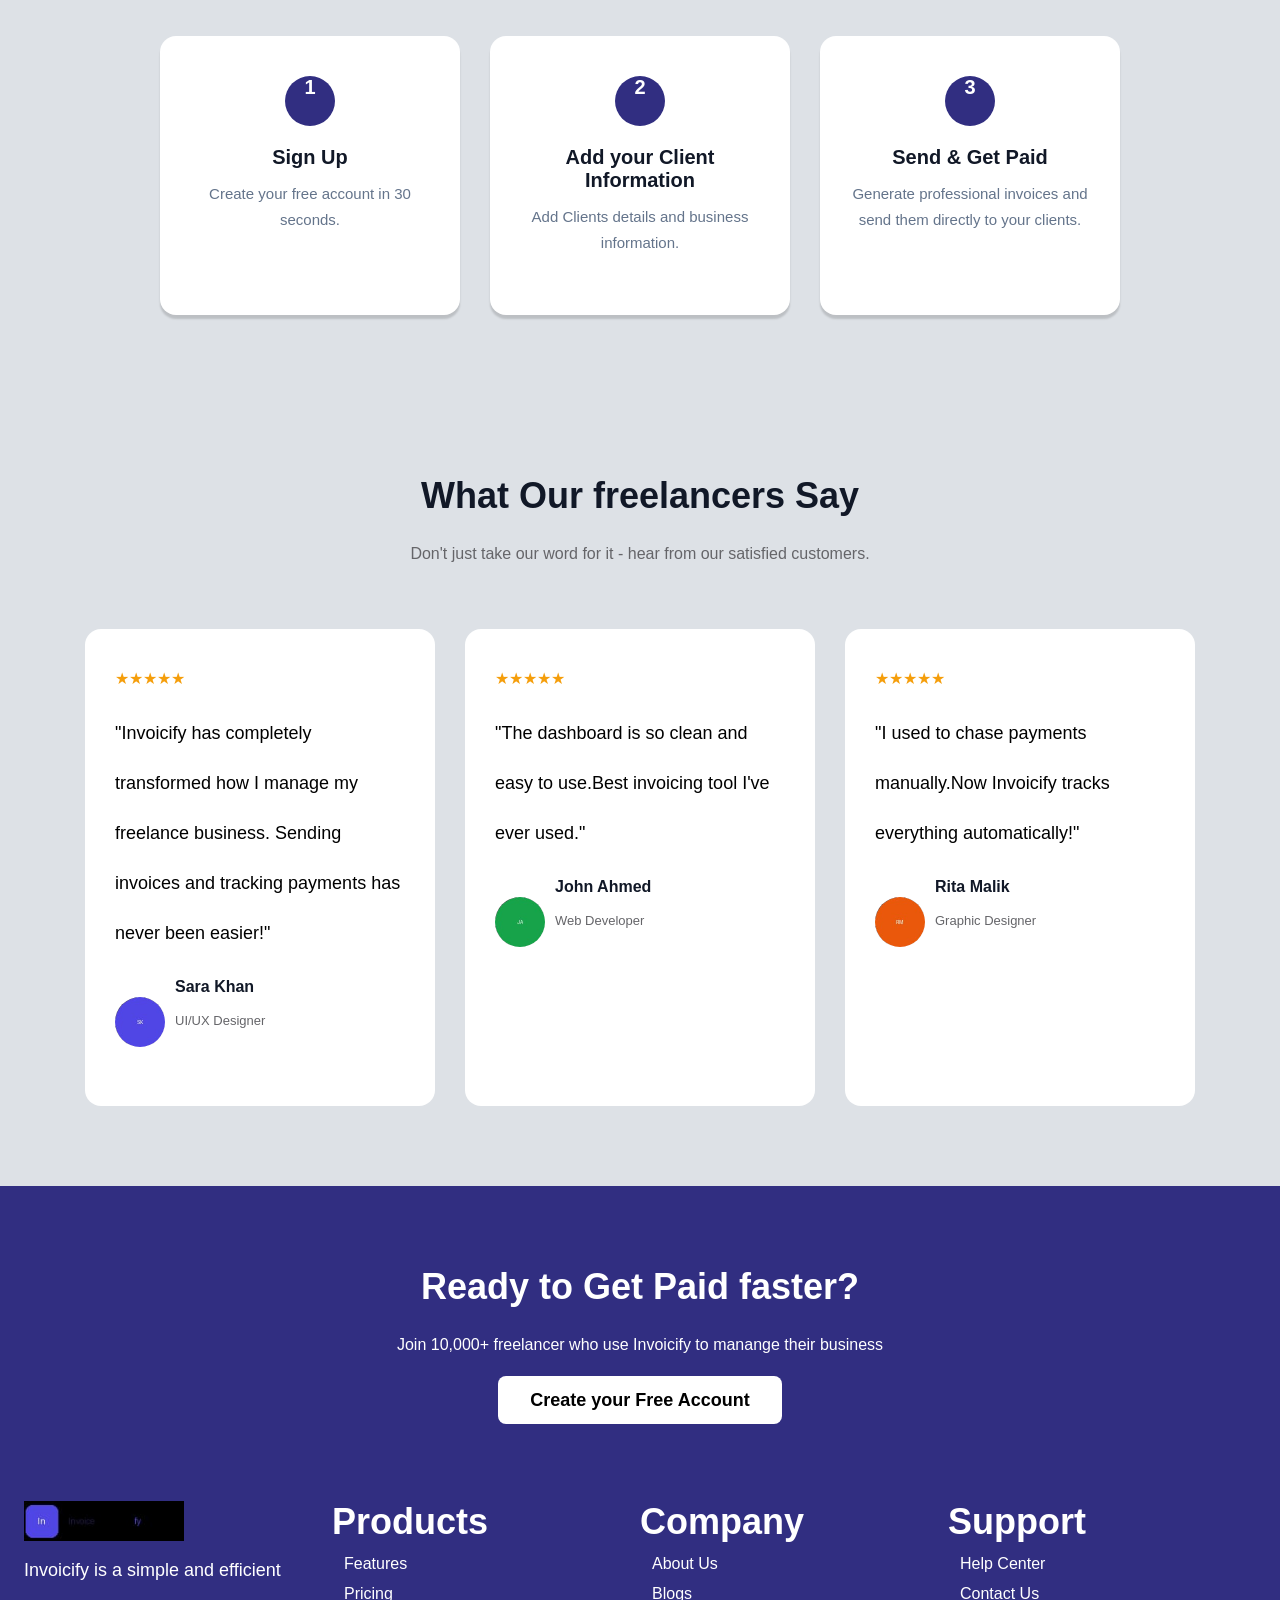
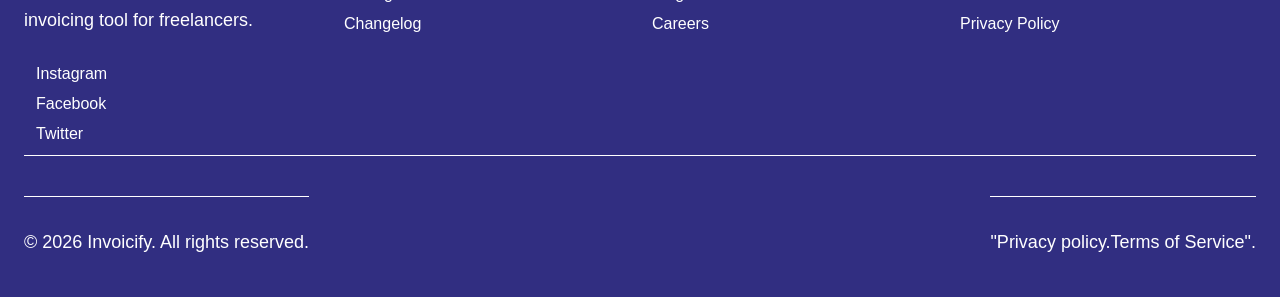
==== commit 8bccaec0: "change the hero mockup image in html file" ====
--- a/index.html
+++ b/index.html
@@ -51,7 +51,7 @@
           <!--hero section image-->
           <div class="hero-right">
             <img
-              src="hero-mockup.jpeg"
+              src="hero-mockup.png"
               alt="Dashboard Preview"
             />
           </div>
--- a/style.css
+++ b/style.css
@@ -5,7 +5,7 @@
 }
 body {
   font-family: "Segoe UI", sans-serif;
-  color: #1e1b4b;
+  color: #6B7280;
   background: #f0f0f0;
 }
 a {
@@ -20,64 +20,69 @@
   justify-content: space-between;
   align-items: center;
   padding: 1rem 2rem;
-  background: #ffffff;
+  background:#ffffff;
+  position: sticky;
+  top: 0;
+  z-index: 1000;
 }
 .logo {
   width: 40px;
-  height: 28px;
+  height: 30px;
   border-radius: 40px;
-  background:#2563eb;
+  background-color: transparent;
   display: flex;
   justify-content: center;
   align-items: center;
-  margin-left: 30px;
+  margin-right: 10px;
 }
 nav {
-  top:0;
-  box-shadow: 0 2px 10px rgba(0, 0, 0, 0.06);
   background-color: #ffffff;
-
+  display: flex;
+  justify-content: space-between;
+  align-items: center;
+  padding:16px 24px;
 }
 .nav-links ul {
-  position: sticky;
-max-width: 1200px;
-  margin: 0 auto;
-  margin-bottom: 100px;
- padding: 16px 20px;
   display: flex;
   align-items: center;
-  gap: 50px;
+  list-style: none;
   font-weight: 500;
-
+  gap: 24px;
+  margin-left: 500px;
 }
 .nav-links a:hover {
-  background-color:#4f46e5;
+  color:#312E81;
 }
 .btn-outline {
-  background-color: white;
-  color: black;
-  padding: 8px 20px;
+  background-color:#312E81;
+  color: #fff;
+  padding: 12px 24px;
   border-radius: 8px;
-  border: 2px solid black;
-  gap:25px; 
-  margin-left: 30px;
+  border: 2px solid #4f46e5;
+  font-size: 14px;
+  font-weight: 600;
+  margin-left: 10px;
+  cursor: pointer;
 }
 .btn-outline:hover {
-  background-color: #4f46e5;
+  background-color: #1a185c;
 }
 .btn-primary {
-  background-color: white;
-  color: black;
+  background-color: #312E81;
+  color:#fff;
   border-radius: 8px;
-  padding: 8px 20px;
-  border: 2px solid black;
-  gap:25px;
+  padding: 12px 24px;
+  border: 2px solid #4f46e5;
+  font-size: 14px;
+  font-weight: 600;
+  margin-top: 10px ;
+  cursor:pointer;
 }
 .btn-primary:hover {
-  background-color: #4f46e5;
+  background-color: #1a185c;
 }
 .hero-section {
-  background: linear-gradient();
+  background-color: linear-gradient();
   padding: 10px 10px 10px 10px;
 }
 .hero-content {
@@ -90,8 +95,8 @@
   flex: 1;
 }
 .hero-badge {
-  background-color: #4f46e5;
-  color: #000000;
+  background-color: #312E81;
+  color:#fff;
   padding: 6px 16px;
   border-color: #ffffff;
   font-size: 14px;
@@ -100,36 +105,40 @@
   display: inline-block;
   justify-content: center;
   align-items: center;
-  height: 40px;
-
+  height: 30px;
   border-radius: 20px;
 }
-.h1 {
+h1 {
   font-size: larger;
-  color: #656569;
+  color: #111827;
   line-height: 5px;
    font-weight: bold;
   margin-bottom: 10px;
-}
-.p {
+  margin-top: 20px;
+}
+p {
   font-size: large;
-  color: #656569;
+  color: black;
   line-height: 50px;
   margin-bottom: 20px;
 }
 .hero-cta {
   display: inline-block;
-   background-color: #4f46e5;
+   background-color: #312E81;
   color: white;
   font-size: larger;
   padding: 10px;
   border: 2px solid #333;
   font-weight: bold;
+  transition: 0.3s ease;
+}
+.hero-cta:hover{
+  transform: translateY(-3px);
 }
 .Trust-text {
   font-size: smaller;
-  color: #444;
-  margin-top: 30px;
+  color: black;
+  margin-bottom: 20px;
 }
 .hero-right {
   display: flex;
@@ -139,6 +148,17 @@
   max-width: 560px;
   border-radius: 100%;
   box-shadow: #000000;
+}
+.hero-right img{
+  animation: float 3s ease-in-out;
+}
+@keyframes float{
+  0%, 100%{
+    transform:translateY(0);
+  }
+  50%{
+    transform: translateY(-15px);
+  }
 }
 .stats-bar {
   background-color: #f8fafc;
@@ -162,16 +182,17 @@
 .status-item h3 {
   font-size: 40px;
   font-weight: 800;
-  color: #4f46e5;
+  color: #312E81;
   background-color: #F8FAFC;
 }
 .status-item p {
   font-size: 20px;
-  color: #64748b;
+  color: black;
   margin-top: 4px;
+  font-size: small;
 }
 .features-section {
-  background-color: white;
+  background-color: #dde1e6;
   padding: 80px 24px;
 }
 .features-header {
@@ -203,7 +224,10 @@
   text-align: center;
   flex: 1;
   max-width: 300px;
-  transition: all 0.3s ease;
+  transition: transform 0.3s ease,box-shadow 0.3s ease;
+}
+.feature-card:hover{
+  transform:translateY(-8px);
 }
 .feature-icon img{
   object-fit: contain;
@@ -212,13 +236,7 @@
   width: 80px;
   height: 80px;
   margin-bottom: 20px;
-
-}
-.feature-card:hover{
-  box-shadow: 0 10px 30px rgba(0,0,0,0.15);
-  transform: translateY(-5px);
-}
-
+}
 .feature-card h3{
 margin-bottom: 12px;
 color: #1E1B4B;
@@ -232,7 +250,7 @@
 }
 /*How it works section*/
  .how-it-works{
-  background:#F8FAFC;
+  background:#dde1e6;
   padding: 80px 24px;
  }
    .how-it-work-header{
@@ -241,7 +259,7 @@
     & h2{
       font-size: 36px;
       font-weight: 700;
-      color: #1E1B4B;
+      color: #111827;
       margin-bottom: 12px;
     }
     & p{
@@ -266,11 +284,14 @@
   flex: 1;
   max-width: 300px;
   box-shadow: 0 4px 2px rgba(0,0,0,0.15);
-  transition: all 0.3s ease;
+  transition: transform 0.3s ease;
+  &:hover{
+    transform:translateY(-8px);
+  }
   & h3{
     font-size: 20px;
 font-weight: 800;
-color: #1E1B4B;
+color: #111827;
 margin-bottom: 12px;
   }
 & p{
@@ -284,7 +305,7 @@
   width: 50px;
   height: 50px;
   border-radius: 50%;
-  background-color: #4f46e5;
+  background-color: #312E81;
   color: white;
   font-weight: bold;
   font-size: 20px;
@@ -296,7 +317,7 @@
 
 }
 .testimonials-section{
-  background-color: #999;
+  background-color: #dde1e6;
   padding:80px 24px ;
 } 
 .testimonials-header{
@@ -306,7 +327,7 @@
     font-size: 36px;
     font-weight: 800;
     margin-bottom: 12px;
-    color: #1E1B4B;
+    color: #111827;
   }
   & p{
     color: #656569;
@@ -328,6 +349,9 @@
   flex: 1;
   max-width: 350px;
   transition: all 0.3s ease;
+  &:hover{
+    transform: translateY(-8px);
+  }
 }
 .stars{
   margin-bottom: 20px;
@@ -351,7 +375,7 @@
   }
   & h4{
     font-size: bold;
-    color:#4f46e5;
+    color:#111827;
   }
   & p{
     color:#656569;
@@ -359,7 +383,7 @@
   }
 }
 .cta-section{
-  background-color: purple;
+  background-color: #312E81;
   padding: 80px 24px;
   text-align: center;
    & h2{
@@ -373,13 +397,13 @@
   justify-content: center;
   align-items: center;
   gap: 8px;
-  color:rgba(255,255,255,0.8);
+  color:white;
   font-size:16px ;
   margin-bottom: 20px;
 }
 & a{
   background-color: white;
-  color: purple;
+  color: black;
   padding: 14px 32px;
   border-radius: 8px;
   border: none;
@@ -387,11 +411,11 @@
   font-size: large;
 }
   & a:hover{
-    background-color: #5d88b3;
+    background-color: #1e3a8a;
   }
   }
   .footer{
-background-color: #1E1B4B;
+background-color: #312E81;
 padding: 10px 24px;
 color: white;
   }
@@ -404,19 +428,27 @@
   .footer-col{
     flex: 1;
     & h4{
-      color: black;
+      color: white;
       margin-bottom: 12px;
       font-weight: bold;
       font-size: 36px;
     }
     & a{
-      color: #706ca3;
+      color:white;
     display: block;
       margin-bottom: 12px;
       margin-left: 12px;
     }
     & a:hover{
       color:#4f46e5;
+    }
+    & img{
+      width: auto;
+      height: 40px;
+      background: transparent;
+    }
+    & p{
+      color: white;
     }
   }
   .footer-bottom{
@@ -424,65 +456,79 @@
     justify-content: space-between;
     align-items: center;
     padding-top: 20px;
-    border-top: 1px solid #334155;
+    border-top: 1px solid white;
     & p{
-      border-top: 1px solid #334155;
+      border-top: 1px solid white;
       padding-top: 20px;
       margin-top: 20px;
       display: flex;
       justify-content: space-between;
+      color:white;
     }
    }
    /*login.html*/
    .login-section{
     background-color: #F1F5FF;
-    min-height: 100vh;
+    min-height: calc(100vh - 80px);
     display: flex;
     align-items: center;
     justify-content: center;
+    line-height: 1.6;
    }
    .login-card{
     background-color: white;
-    border-radius:10px ;
+    border-radius:10px;
     padding: 40px;
     box-shadow:0px 4px 20px rgba(0,0,0,0.1);
     width: 400px;
     max-width: 90%;
     & h1{
-      font-size: large;
+      font-size:30px;
       font-weight: bold;
-      margin-bottom: 36px;
+      margin-bottom: 20px;
+      letter-spacing: 0.5px;
+      color:#312E81;
     }
     & p{
       color: #334155;
-      margin-bottom: 36px;
+      margin-bottom: 25px;
     }
    }
 .form-group{
-  margin-bottom: 20px;
-}
-label{
+  margin-bottom: 18px;
+  & a{
+    display: block;
+    text-align: right;
+    margin-top: 6px;
+    font-size: 13px;
+    color:#312E81;
+  }
+}
+.form-group label{
   display: block;
   margin-bottom: 6px;
-  font-weight: bold;
-  color:#1E1B4B;
-}
-input{
+  font: weight 600px;;
+  color:#1e3a8a;
+}
+ .form-group input{
   display: block;
   margin-bottom: 8px;
-  width:100%;
-  padding: 12px;
-  border: 1px solid #E2E8F0;
-  box-sizing: 20px;
+  width:70%;
+  padding: 12px 14px;
+  border: 1px solid #d0d5dd;
+  box-sizing: border-box;
   border-radius: 8px;
   font-size: 15px;
-}
-button{
-  width:100%;
-  & .btn-primary{
-    width:100%;
-  }
-}
+  color:#333;
+  transition: border-color 0.2s;
+  outline: none;
+ }
+  .form-group input:focus{
+    border-color: #2563eb;
+     }
+  .form-group input::placeholder{
+    color:#98a2b3;
+  }
 /*dashboard.html*/
 .dashboard-body{
   display: flex;
@@ -490,7 +536,7 @@
 .sidebar{
   width: 240px;
   min-height: 100vh;
-  background-color: #334155;
+  background-color: #312E81;
   padding: 24px;
   position: fixed;
   & nav ul{
@@ -501,20 +547,41 @@
     margin-bottom: 16px;
   }
   & nav ul li a{
-    color: wite;
-    font-size: 15px;
-    opacity: 0.7;
-  }
+    color:#312E81;
+    font-size: 20px;
+    font-weight: 600;
+}
   & ul nav li a:hover{
     opacity:1;
+  }
+  & a{
+    display: block;
+    padding:12px 15px;
+    color:#334155;
+    text-decoration: none;
+    border-radius: 8px;
+  }
+  & a.active{
+    background-color: #9ca0c3;
+    color: #312E81;
   }
 }
 .sidebar-logout{
   margin-top: 40px;
   & a{
-    color: #e5e7eb;;
-   opacity: 1;
-  }
+    display: inline-block;
+    background-color: white;
+    color: #1a185c;
+    border-radius: 8px;
+    padding:9px 20px;
+    font-weight: 600;
+    text-decoration: none;
+    transition: background-color 0.2s;
+  }
+  a:hover{
+    background-color:#616693 ;
+    color:#fff;
+}
 }
 .dashboard-main{
   margin-left: 240px;
@@ -522,6 +589,8 @@
   background-color: #F8FAFC;
   min-height: 100vh;
   flex:1;
+  border-radius: 12px;
+  box-shadow: 1px solid #585E6C;
 }
 .sidebar-logo img{
   height: 40px;
@@ -531,11 +600,29 @@
 justify-content: space-between;
 align-items: center;
 margin-bottom: 30px;
+& a{
+  background-color: #312E81;
+  color:white;
+  border:1px solid #333;
+  font-weight: bold;
+  font-size:larger;
+  padding:10px;
+}
+/*a:hover{
+  color:white;
+  background-color: #312E81;
+}*/
+& h2{
+  font-size:28px;
+  font-weight: 700;
+  margin-bottom: 25px;
+  color:#0f1720;
+}
   }
   .profile-icon{
     width: 40px;
     height: 40px;
-    background-color: #4f46e5;
+    background-color: #312E81;
     border: radius 50%; 
     display: flex;
     justify-content: center;
@@ -544,26 +631,41 @@
     font-weight: bold;
    }
    .stats-row{
-    display: flex;
-    gap: 20px;
-    margin-bottom: 30px;
+    display: grid;
+    grid-template-columns: repeat(4,1fr);
+    gap: 18px;
+    margin: 20px 0;
    }
    .stat-card{
     background-color: white;
     padding: 20px;
     border-radius: 12px;
     flex:1;
-    box-shadow: 0 2px 10px rgba(0,0,0,0.08);
+    border: 1px solid #e2e8f0;
     & p{
       font-size: 13px;
       margin-bottom: 8px;
       color: #64748b;
+      font-weight: 800;
+      border-radius: 8px;
+      box-shadow: 2px solid blue;
     }
     & h3{
       font-size: 24px;
       font-weight: 800;
       color: #1E1B4B;
     }
+}
+.chart-placeholder{
+  min-height: 220px;
+  background-color: #eef2ee;
+  box-shadow: 1px solid #C7D2EF;
+  border-radius: 12px;
+  display:flex;
+  align-items: center;
+  justify-content: center;
+  color:#94a3b8;
+  margin-top: 15px;
 }
 .recent-invoices{
 background-color: white;
@@ -575,13 +677,13 @@
   color: #1E1B4B;
 }
 }
-table{
+ table{
   width: 100%;
   border-collapse: collapse;
 }
 th{
   text-align: left;
-  padding: 12px;
+ padding: 12px 20px;
   font-size: 13px;
   color: #000000;
   border-bottom: 1px solid #E2E8F0;
@@ -591,7 +693,41 @@
   padding: 12px;
   font-size: 14px;
   color:#1E1B4B;
-  border-bottom: 1px solid #F1F5F9;
+  border-bottom: 1px solid #e5e7eb;
+}
+td{
+  padding:12px 20px;
+  text-align: left;
+ & a{
+    color:#312E81;
+  }
+}
+ table, th, td, tr{
+  border:3px solid #312E81;
+  padding:12px 20px;
+  border-collapse:collapse;
+}
+.status{
+  padding:5px 10px;
+  border-radius: 20px;
+  font-size: 13px;
+  font-weight: 600;
+}
+.paid{
+  background: #dcfce7;
+  color:#15803d;
+}
+.pending{
+  background: #fef3cf;
+  color: #b45309;
+}
+.overdue{
+  background:#fee2e2 ;
+  color:#dc2626; 
+}
+.clients{
+  background-color: #c1bff0;
+  color: #312E81;
 }
 /*invoices.html*/ 
 .filter-bar{
@@ -600,8 +736,139 @@
   justify-content: center;
   padding: 15px;
   font-size:20px;
-  color: #4f46e5;
+  color: #312E81;
   border-bottom: 1px solid #E2E8F0;
   font-weight: bold;
   gap:20px;
-}
+/*settings.html*/
+.profile-section, .business-section, .Password-section{
+  background: #fff;
+  padding:25px;
+  margin-bottom: 25px;
+  border-radius:10px;
+  color:#312E81;  
+}  
+}
+/*Responsive Design of landing page for mobile*/
+@media (max-width:768px) {
+  header{
+    padding:15px;
+  }
+   nav{
+    width: 100%;
+   }
+   .logo{
+    margin-left:0 auto;
+  }
+  .nav-links ul {
+    flex-direction: column;
+    padding:10px 0px;
+    gap: 15px;
+    margin-bottom: 0;
+    justify-content: center;
+    flex-wrap: wrap;
+  }
+  .buttons{
+    display: flex;
+    gap: 10px;
+  }
+  .btn-outline, .btn-primary{
+    margin-left: 0;
+    padding:8px 12px;
+    }
+    /*hero-section*/
+  .hero-content {
+    flex-direction: column;
+    text-align: center;
+    gap:30px;
+  }
+  .hero-left{
+width:100%;
+  }
+  .hero-right{
+  width:100%;
+  }
+  .hero-right img{
+    max-width: 100%;
+    height: auto;
+  }
+  /*stats*/
+  .stats-container {
+    flex-direction: column;
+    gap: 30px;
+  }
+  /*features*/
+  .features-grid{
+    flex-direction: column;
+    align-items:center;
+  }
+  .feature-card{
+    width: 100%;
+    max-width: 100%;
+  }
+  /*how it works*/
+  .steps-container{
+    flex-direction: column;
+    align-items: center;
+    max-width: 100%;
+    gap:20px;
+  }
+  .step-card{
+    width:100%;
+    max-width: 100%;
+  }
+  /*testimonials*/
+  .testimonials-grid{
+    flex-direction: column;
+    text-align: center;
+  }
+  .testimonial-card{
+    width:100%;
+    max-width: 100%;
+  }
+  /*footer*/
+  .footer-top {
+    flex-direction: column;
+    gap:30px;
+  }
+  .footer-bottom{
+    flex-direction: column;
+    gap: 10px;
+    text-align: center;
+  }
+  /*login page*/
+  .login-card{
+    width:90%;
+    padding:25px;
+  }
+  /*dashboard page*/
+  .dashboard-body{
+    flex-direction:column ;
+  }
+  .sidebar{
+    width:100%;
+    min-height: auto;
+    position: static;
+  }
+  .dashboard-main{
+    margin-left: 0;
+    width:100%;
+    padding:15px;
+  }
+  .topbar{
+    flex-direction: column;
+    align-items: flex-start;
+    gap:15px;
+  }
+  .stats-row{
+    flex-direction: column;
+  }
+  .recent-invoices{
+    overflow-x: auto;
+  }
+  /*invoices page*/
+  .filter-bar{
+    flex-direction: column;
+    gap:10px;
+  }
+}
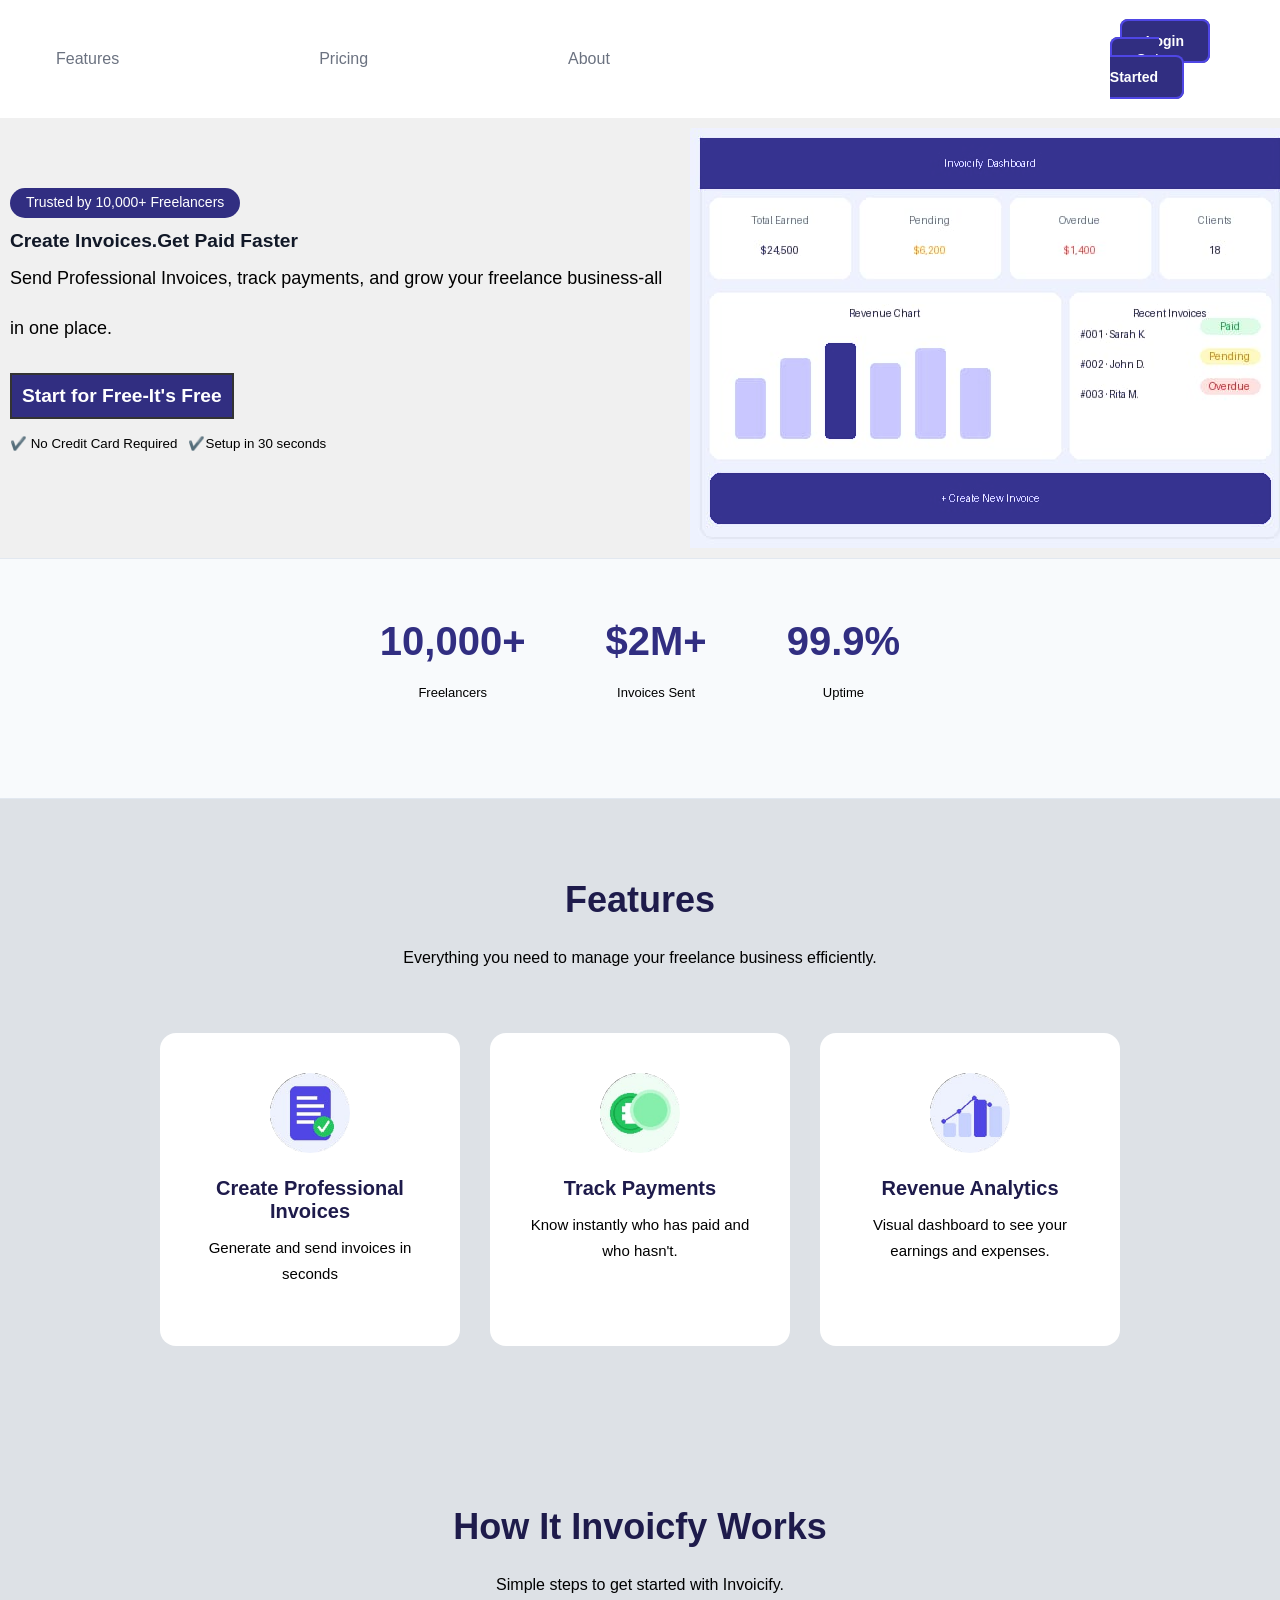
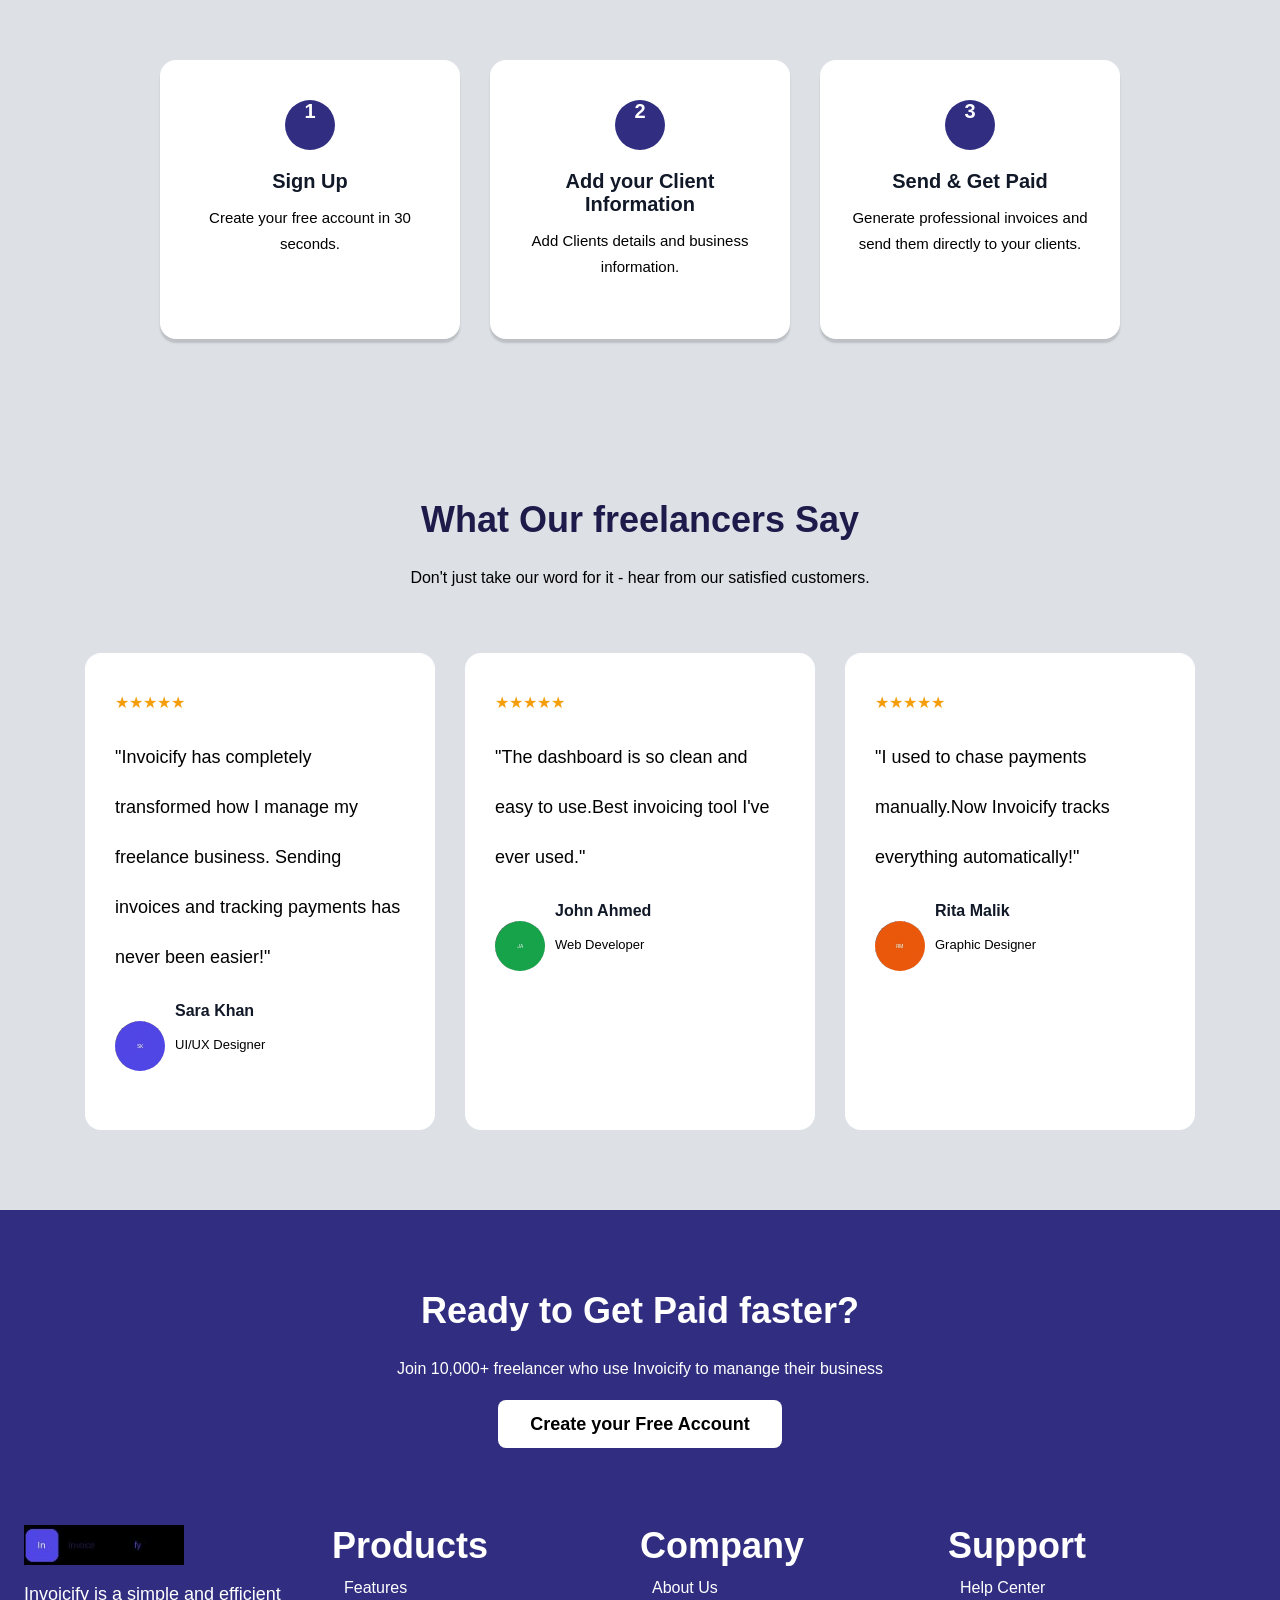
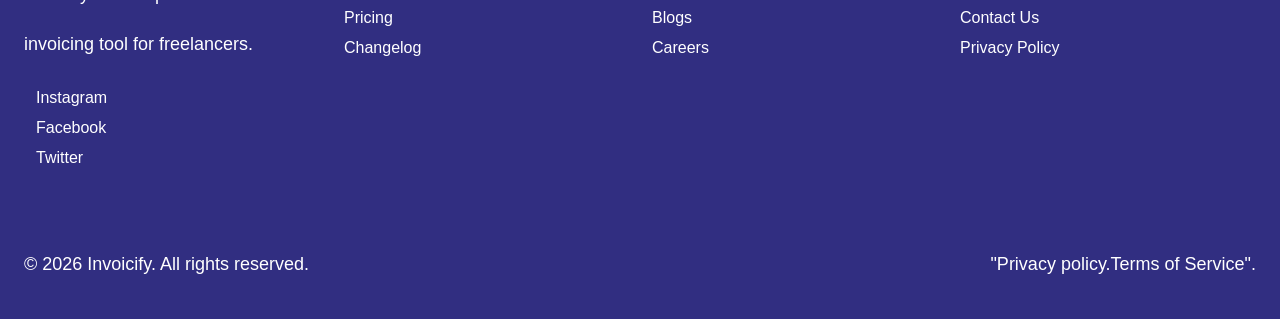
==== commit 1e93b538: "change the dashboard structure" ====
--- a/index.html
+++ b/index.html
@@ -10,15 +10,6 @@
     <!-- Header Section -->
     <header>
       <nav>
-         <div class="logo">
-          <a href="#"target="_blank">
-          <img
-            src="logo.png.jpeg"
-            alt="Invoicify Logo"
-            width="140"
-            height="40"
-          /><a /> 
-        </div>
         <div class="nav-links">
           <ul><li><a href="#"target="_blank">Features</a></li>
           <li><a href="#"target="_blank">Pricing</a></li>
--- a/style.css
+++ b/style.css
@@ -18,23 +18,13 @@
 header {
   display: flex;
   justify-content: space-between;
-  align-items: center;
+  align-items:center;
   padding: 1rem 2rem;
   background:#ffffff;
   position: sticky;
   top: 0;
   z-index: 1000;
 }
-.logo {
-  width: 40px;
-  height: 30px;
-  border-radius: 40px;
-  background-color: transparent;
-  display: flex;
-  justify-content: center;
-  align-items: center;
-  margin-right: 10px;
-}
 nav {
   background-color: #ffffff;
   display: flex;
@@ -45,10 +35,12 @@
 .nav-links ul {
   display: flex;
   align-items: center;
+  justify-content: space-between;
   list-style: none;
   font-weight: 500;
   gap: 24px;
-  margin-left: 500px;
+  margin-right: 500px;
+  gap:200px;
 }
 .nav-links a:hover {
   color:#312E81;
@@ -63,6 +55,7 @@
   font-weight: 600;
   margin-left: 10px;
   cursor: pointer;
+  gap:20px;
 }
 .btn-outline:hover {
   background-color: #1a185c;
@@ -77,6 +70,7 @@
   font-weight: 600;
   margin-top: 10px ;
   cursor:pointer;
+  gap:100px;
 }
 .btn-primary:hover {
   background-color: #1a185c;
@@ -207,7 +201,7 @@
 }
 .features-header p {
   font-size: 16px;
-  color: #64748b;
+  color: black;
 }
 .features-grid {
   display: flex;
@@ -245,7 +239,7 @@
 }
 .feature-card p{
   line-height: 1.7;
-  color: #64748b;
+  color: black;
   font-size: 15px;
 }
 /*How it works section*/
@@ -258,13 +252,13 @@
     margin-bottom: 50px;
     & h2{
       font-size: 36px;
-      font-weight: 700;
-      color: #111827;
+      font-weight: 800;
+      color: #1E1B4B;
       margin-bottom: 12px;
     }
     & p{
       font-size:16px ;
-      color: #64748b;
+      color: black;
     }
  }
  .steps-container{
@@ -297,7 +291,7 @@
 & p{
   line-height: 1.7;
   font-size: 15px;
-  color: #64748b;
+  color: black;
 }
   
 }
@@ -327,10 +321,10 @@
     font-size: 36px;
     font-weight: 800;
     margin-bottom: 12px;
-    color: #111827;
+    color: #1E1B4B;
   }
   & p{
-    color: #656569;
+    color: black;
     font-size: 16px;
   }
 }
@@ -378,7 +372,7 @@
     color:#111827;
   }
   & p{
-    color:#656569;
+    color:black;
     font-size: small;
   }
 }
@@ -456,9 +450,7 @@
     justify-content: space-between;
     align-items: center;
     padding-top: 20px;
-    border-top: 1px solid white;
     & p{
-      border-top: 1px solid white;
       padding-top: 20px;
       margin-top: 20px;
       display: flex;
@@ -507,13 +499,13 @@
 .form-group label{
   display: block;
   margin-bottom: 6px;
-  font: weight 600px;;
+  font-weight: 600px;
   color:#1e3a8a;
 }
  .form-group input{
   display: block;
   margin-bottom: 8px;
-  width:70%;
+  width:60%;
   padding: 12px 14px;
   border: 1px solid #d0d5dd;
   box-sizing: border-box;
@@ -529,10 +521,469 @@
   .form-group input::placeholder{
     color:#98a2b3;
   }
-/*dashboard.html*/
-.dashboard-body{
-  display: flex;
-}
+  * {
+  margin: 0;
+  padding: 0;
+  box-sizing: border-box;
+}
+
+body {
+  font-family: Arial, sans-serif;
+}
+
+.dashboard-body {
+  background-color: #f8fafc;
+  display: flex;
+  min-height: 100vh;
+  color: #1e1b4b;
+}
+
+
+/* SIDEBAR */
+
+.sidebar {
+  width: 240px;
+  min-height: 100vh;
+  background-color: #312e81;
+  padding: 25px 20px;
+  position: fixed;
+  left: 0;
+  top: 0;
+}
+
+.sidebar-logo {
+  margin-bottom: 45px;
+}
+
+.sidebar-logo img {
+  width: 150px;
+  height: auto;
+}
+
+.sidebar nav ul {
+  list-style: none;
+}
+
+.sidebar nav ul li {
+  margin-bottom: 12px;
+}
+
+.sidebar nav ul li a {
+  display: flex;
+  align-items: center;
+  gap: 12px;
+  padding: 13px 15px;
+  color: white;
+  text-decoration: none;
+  border-radius: 10px;
+  font-size: 16px;
+  font-weight: 600;
+  transition: 0.2s;
+}
+
+.sidebar nav ul li a:hover {
+  background-color: rgba(255, 255, 255, 0.12);
+}
+
+.sidebar nav ul li a.active {
+  background-color: white;
+  color: #312e81;
+}
+
+.sidebar-logout {
+  margin-top: 45px;
+}
+
+.sidebar-logout a {
+  display: inline-block;
+  background-color: white;
+  color: #312e81;
+  padding: 10px 22px;
+  border-radius: 9px;
+  text-decoration: none;
+  font-weight: 600;
+  transition: 0.2s;
+}
+
+.sidebar-logout a:hover {
+  background-color: #e0e7ff;
+}
+
+
+/* MAIN */
+
+.dashboard-main {
+  margin-left: 240px;
+  width: calc(100% - 240px);
+  padding: 30px;
+}
+
+
+/* TOPBAR */
+
+.topbar {
+  display: flex;
+  justify-content: space-between;
+  align-items: center;
+  margin-bottom: 30px;
+}
+
+.welcome-text {
+  color: #64748b;
+  font-size: 14px;
+  margin-bottom: 5px;
+}
+
+.topbar h2 {
+  font-size: 28px;
+  color: #1e1b4b;
+}
+
+.topbar-right {
+  display: flex;
+  align-items: center;
+  gap: 15px;
+}
+
+.notification {
+  width: 40px;
+  height: 40px;
+  border: none;
+  background: white;
+  border-radius: 50%;
+  cursor: pointer;
+  font-size: 17px;
+}
+
+.profile-icon {
+  width: 42px;
+  height: 42px;
+  border-radius: 50%;
+  background-color: #312e81;
+  color: white;
+  display: flex;
+  justify-content: center;
+  align-items: center;
+  font-weight: bold;
+}
+
+
+/* STAT CARDS */
+
+.stats-row {
+  display: grid;
+  grid-template-columns: repeat(4, 1fr);
+  gap: 18px;
+  margin-bottom: 30px;
+}
+
+.stat-card {
+  background-color: white;
+  padding: 20px;
+  border-radius: 14px;
+  border: 1px solid #e2e8f0;
+  box-shadow: 0 3px 12px rgba(15, 23, 42, 0.04);
+}
+
+.stat-top {
+  display: flex;
+  justify-content: space-between;
+  align-items: center;
+  margin-bottom: 15px;
+}
+
+.stat-icon {
+  font-size: 20px;
+}
+
+.stat-card h3 {
+  font-size: 25px;
+  margin-bottom: 8px;
+  color: #1e1b4b;
+}
+
+.change {
+  font-size: 12px;
+  font-weight: 600;
+}
+
+.change span {
+  color: #94a3b8;
+  font-weight: normal;
+}
+
+.positive {
+  color: #16a34a;
+}
+
+.negative {
+  color: #dc2626;
+}
+
+
+/* STATUS */
+
+.status {
+  display: inline-block;
+  padding: 6px 11px;
+  border-radius: 20px;
+  font-size: 12px;
+  font-weight: 700;
+}
+
+.paid {
+  background-color: #dcfce7;
+  color: #15803d;
+}
+
+.pending {
+  background-color: #fef3c7;
+  color: #b45309;
+}
+
+.overdue {
+  background-color: #fee2e2;
+  color: #dc2626;
+}
+
+.clients {
+  background-color: #e0e7ff;
+  color: #312e81;
+}
+
+
+/* SECTION HEADING */
+
+.section-heading {
+  display: flex;
+  justify-content: space-between;
+  align-items: center;
+  margin-bottom: 18px;
+}
+
+.section-heading h3 {
+  font-size: 19px;
+  color: #1e1b4b;
+  margin-bottom: 5px;
+}
+
+.section-heading p {
+  color: #94a3b8;
+  font-size: 13px;
+}
+
+.section-heading select {
+  padding: 9px 12px;
+  border: 1px solid #e2e8f0;
+  border-radius: 8px;
+  background-color: white;
+  color: #475569;
+}
+
+
+/* REVENUE */
+
+.revenue-section {
+  margin-bottom: 25px;
+}
+
+.chart-box {
+  background-color: white;
+  border-radius: 14px;
+  border: 1px solid #e2e8f0;
+  padding: 25px 25px 15px;
+  display: flex;
+  min-height: 330px;
+}
+
+.chart-values {
+  width: 45px;
+  display: flex;
+  flex-direction: column;
+  justify-content: space-between;
+  padding-bottom: 30px;
+  color: #94a3b8;
+  font-size: 11px;
+}
+
+.chart {
+  position: relative;
+  flex: 1;
+  height: 270px;
+}
+
+.chart svg {
+  position: absolute;
+  width: 100%;
+  height: 230px;
+  left: 0;
+  top: 0;
+}
+
+.chart-line {
+  fill: none;
+  stroke: #312e81;
+  stroke-width: 4;
+}
+
+.area {
+  fill: url(#areaGradient);
+}
+
+.grid-line {
+  position: absolute;
+  left: 0;
+  width: 100%;
+  border-top: 1px dashed #e2e8f0;
+}
+
+.line1 {
+  top: 0;
+}
+
+.line2 {
+  top: 38px;
+}
+
+.line3 {
+  top: 76px;
+}
+
+.line4 {
+  top: 114px;
+}
+
+.line5 {
+  top: 152px;
+}
+
+.line6 {
+  top: 190px;
+}
+
+.months {
+  position: absolute;
+  bottom: 0;
+  left: 0;
+  width: 100%;
+  display: flex;
+  justify-content: space-between;
+  color: #94a3b8;
+  font-size: 11px;
+}
+
+
+/* RECENT INVOICES */
+
+.recent-invoices {
+  background-color: white;
+  padding: 24px;
+  border-radius: 14px;
+  border: 1px solid #e2e8f0;
+}
+
+.view-all {
+  text-decoration: none;
+  color: #312e81;
+  font-size: 13px;
+  font-weight: 700;
+}
+
+.table-container {
+  overflow-x: auto;
+}
+
+table {
+  width: 100%;
+  border-collapse: collapse;
+}
+
+th {
+  text-align: left;
+  padding: 14px 12px;
+  font-size: 12px;
+  color: #64748b;
+  background-color: #f8fafc;
+  border-bottom: 1px solid #e2e8f0;
+}
+
+td {
+  padding: 15px 12px;
+  font-size: 14px;
+  color: #334155;
+  border-bottom: 1px solid #f1f5f9;
+}
+
+td a {
+  color: #312e81;
+  text-decoration: none;
+  font-weight: 600;
+}
+
+tbody tr:hover {
+  background-color: #fafaff;
+}
+
+
+/* RESPONSIVE */
+
+@media (max-width: 1000px) {
+
+  .stats-row {
+    grid-template-columns: repeat(2, 1fr);
+  }
+
+}
+
+@media (max-width: 700px) {
+
+  .sidebar {
+    width: 75px;
+    padding: 20px 10px;
+  }
+
+  .sidebar-logo img {
+    width: 50px;
+  }
+
+  .sidebar nav ul li a span {
+    display: none;
+  }
+
+  .sidebar nav ul li a {
+    justify-content: center;
+    font-size: 20px;
+  }
+
+  .sidebar-logout a {
+    font-size: 0;
+    padding: 12px;
+  }
+
+  .sidebar-logout a::after {
+    content: "↪";
+    font-size: 18px;
+  }
+
+  .dashboard-main {
+    margin-left: 75px;
+    width: calc(100% - 75px);
+    padding: 20px;
+  }
+
+  .stats-row {
+    grid-template-columns: 1fr;
+  }
+
+  .topbar h2 {
+    font-size: 21px;
+  }
+
+}
+/*dashboard.html
+.body{
+  display: flex;
+}dashboard
 .sidebar{
   width: 240px;
   min-height: 100vh;
@@ -611,12 +1062,12 @@
 /*a:hover{
   color:white;
   background-color: #312E81;
-}*/
+}
 & h2{
   font-size:28px;
-  font-weight: 700;
+  font-weight: 800;
   margin-bottom: 25px;
-  color:#0f1720;
+  color:#1E1B4B;
 }
   }
   .profile-icon{
@@ -692,7 +1143,7 @@
 tr{
   padding: 12px;
   font-size: 14px;
-  color:#1E1B4B;
+  color:black;
   border-bottom: 1px solid #e5e7eb;
 }
 td{
@@ -740,6 +1191,40 @@
   border-bottom: 1px solid #E2E8F0;
   font-weight: bold;
   gap:20px;
+}
+  /*create-invoice.html*/
+  .invoice-form{
+    margin-bottom: 8px;
+    width:100%;
+  }
+  .invoice-form label{
+    display: block;
+    margin-bottom: 6px;
+    font-weight: 600px;
+    color: #1E1B4B;
+  }
+  .invoice-form input{
+    display:block;
+    margin-bottom: 8px;
+    width: 20%;
+    border: 1px solid #d0d5dd;
+    box-shadow: border-box;
+    border-radius: 8px;
+    font-size: 15px;
+    color:#333;
+    padding:12px 24px;
+    transition: border-color 0.2s;
+    outline:noe;
+  }
+  .invoice-form input:focus{
+    border-color:#2563eb;
+  }
+  .invoice-items h3{
+    color:#312E81;  
+  }
+  .invoice-summary h3{
+color:#312E81;
+  }
 /*settings.html*/
 .profile-section, .business-section, .Password-section{
   background: #fff;
@@ -748,7 +1233,7 @@
   border-radius:10px;
   color:#312E81;  
 }  
-}
+
 /*Responsive Design of landing page for mobile*/
 @media (max-width:768px) {
   header{
@@ -871,4 +1356,11 @@
     flex-direction: column;
     gap:10px;
   }
+  .invoice-form input{
+    width:90%;
+    padding:25px;
+  }
+  .invoice-items{
+    overflow-x: auto;
+  }
 }
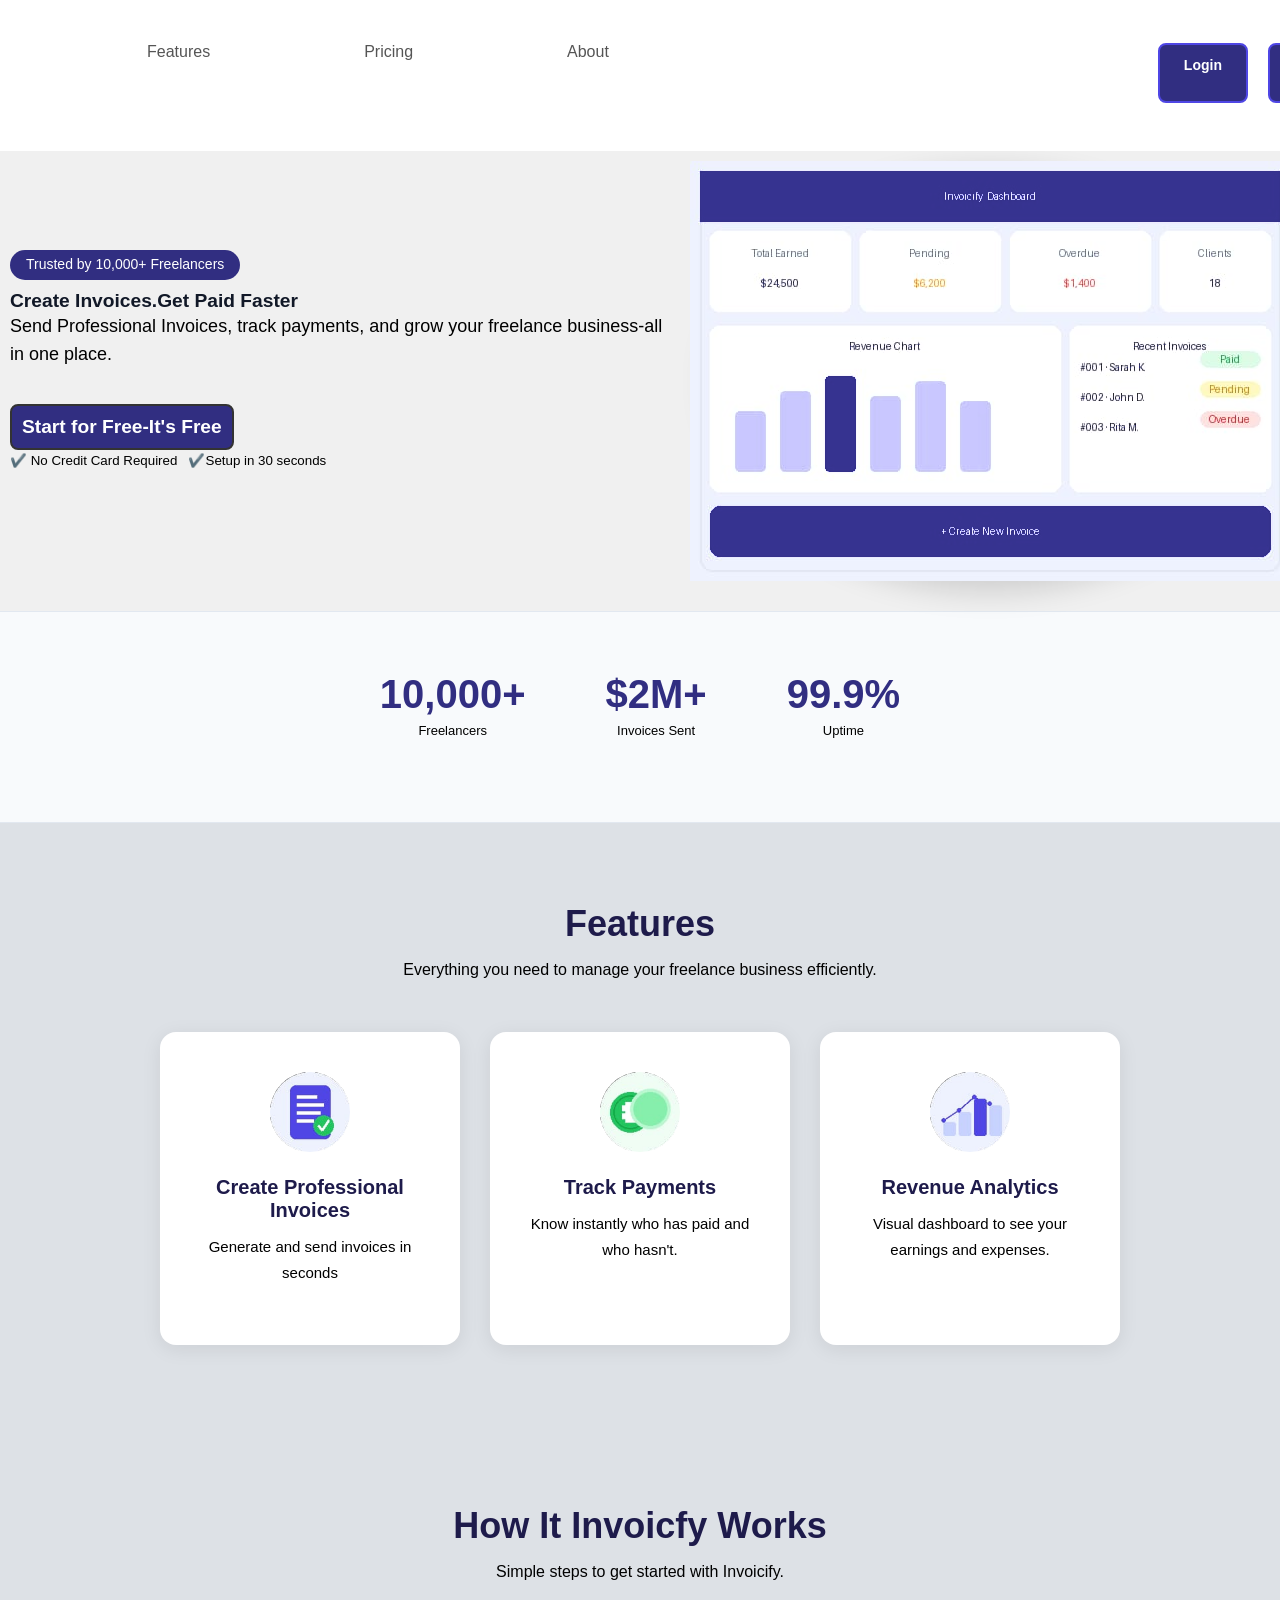
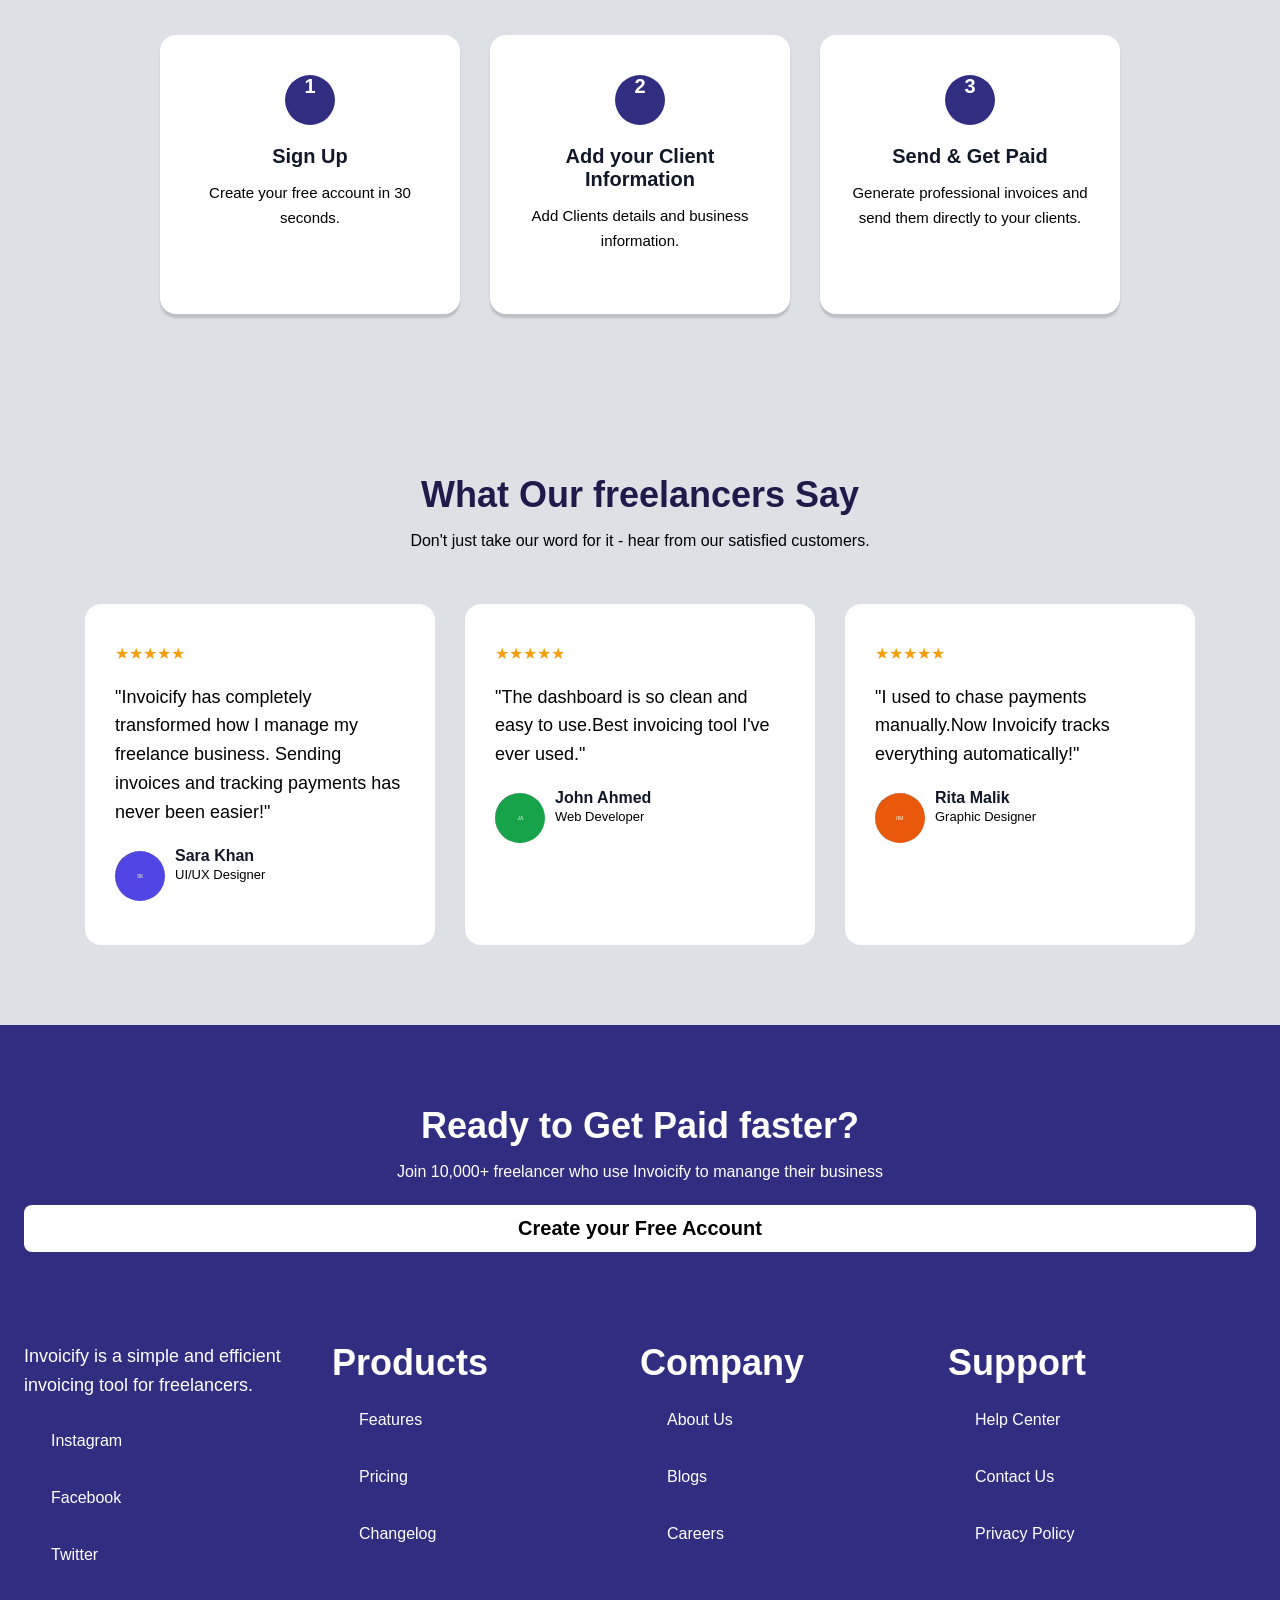
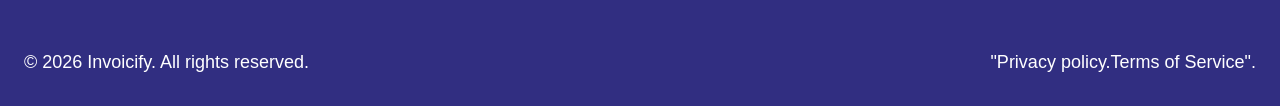
==== commit b34a9895: "some changes in index.html and css file" ====
--- a/index.html
+++ b/index.html
@@ -193,7 +193,7 @@
     <div class="footer">
       <div class="footer-top">
         <div class="footer-col">
-          <img src="logo.png.jpeg"alt="Invoicify Logo"width="140"height="40"/>
+          <!--<img src="logo.png.jpeg"alt="Invoicify Logo"width="140"height="40"/>-->
           <p>Invoicify is a simple and efficient invoicing tool for freelancers.</p>
           <a href="#"target="_blank">Instagram</a>
           <a href="#"target="_blank">Facebook</a>
--- a/style.css
+++ b/style.css
@@ -24,13 +24,15 @@
   position: sticky;
   top: 0;
   z-index: 1000;
-}
-nav {
+
+}
+header nav{
   background-color: #ffffff;
   display: flex;
   justify-content: space-between;
-  align-items: center;
-  padding:16px 24px;
+  align-items: left;
+
+ /* margin-left: 20px;*/
 }
 .nav-links ul {
   display: flex;
@@ -39,11 +41,29 @@
   list-style: none;
   font-weight: 500;
   gap: 24px;
-  margin-right: 500px;
-  gap:200px;
+
+}
+.nav-links a {
+  color: #555;
+  font-size: 16px;
+  font-weight: 500;
+  transition: color 0.3s ease;
+  margin-left: 100px;
+  display: flex;
+  justify-content: space-between;
+  gap:1000px;
 }
 .nav-links a:hover {
   color:#312E81;
+}
+.buttons {
+  display: flex;
+  gap: 10px;
+  padding:12px 24px;
+  margin-left: 500px;
+  justify-content: space-between;
+  margin-bottom:20px;
+
 }
 .btn-outline {
   background-color:#312E81;
@@ -55,7 +75,7 @@
   font-weight: 600;
   margin-left: 10px;
   cursor: pointer;
-  gap:20px;
+  
 }
 .btn-outline:hover {
   background-color: #1a185c;
@@ -68,16 +88,17 @@
   border: 2px solid #4f46e5;
   font-size: 14px;
   font-weight: 600;
-  margin-top: 10px ;
+  margin-left: 10px ;
   cursor:pointer;
-  gap:100px;
+
 }
 .btn-primary:hover {
   background-color: #1a185c;
 }
 .hero-section {
-  background-color: linear-gradient();
+  background-color: linear-gradient(135deg, #F8FAFC 0%, #EEF2FF 100%);
   padding: 10px 10px 10px 10px;
+  margin-bottom:20px;
 }
 .hero-content {
   display: flex;
@@ -105,7 +126,7 @@
 h1 {
   font-size: larger;
   color: #111827;
-  line-height: 5px;
+  line-height: 1.2px;
    font-weight: bold;
   margin-bottom: 10px;
   margin-top: 20px;
@@ -113,7 +134,7 @@
 p {
   font-size: large;
   color: black;
-  line-height: 50px;
+  line-height: 1.6;
   margin-bottom: 20px;
 }
 .hero-cta {
@@ -141,7 +162,7 @@
   width: 100%;
   max-width: 560px;
   border-radius: 100%;
-  box-shadow: #000000;
+  box-shadow: 0 10px 30px rgba(0, 0, 0, 0.15);
 }
 .hero-right img{
   animation: float 3s ease-in-out;
@@ -214,7 +235,7 @@
   background-color: white;
   border-radius: 16px;
   padding:40px 30px;
-  box-shadow: 0px 4px 20px  rgba(0,0,0,0,0.08);
+  box-shadow: 0px 4px 20px  rgba(0,0,0,0.08);
   text-align: center;
   flex: 1;
   max-width: 300px;
@@ -393,16 +414,16 @@
   gap: 8px;
   color:white;
   font-size:16px ;
-  margin-bottom: 20px;
+  /*margin-bottom: 20px;*/
 }
 & a{
   background-color: white;
   color: black;
-  padding: 14px 32px;
+  padding: 12px 24px;
   border-radius: 8px;
   border: none;
   font-weight: 700;
-  font-size: large;
+  font-size: 20px;
 }
   & a:hover{
     background-color: #1e3a8a;
@@ -521,469 +542,10 @@
   .form-group input::placeholder{
     color:#98a2b3;
   }
-  * {
-  margin: 0;
-  padding: 0;
-  box-sizing: border-box;
-}
-
-body {
-  font-family: Arial, sans-serif;
-}
-
-.dashboard-body {
-  background-color: #f8fafc;
-  display: flex;
-  min-height: 100vh;
-  color: #1e1b4b;
-}
-
-
-/* SIDEBAR */
-
-.sidebar {
-  width: 240px;
-  min-height: 100vh;
-  background-color: #312e81;
-  padding: 25px 20px;
-  position: fixed;
-  left: 0;
-  top: 0;
-}
-
-.sidebar-logo {
-  margin-bottom: 45px;
-}
-
-.sidebar-logo img {
-  width: 150px;
-  height: auto;
-}
-
-.sidebar nav ul {
-  list-style: none;
-}
-
-.sidebar nav ul li {
-  margin-bottom: 12px;
-}
-
-.sidebar nav ul li a {
-  display: flex;
-  align-items: center;
-  gap: 12px;
-  padding: 13px 15px;
-  color: white;
-  text-decoration: none;
-  border-radius: 10px;
-  font-size: 16px;
-  font-weight: 600;
-  transition: 0.2s;
-}
-
-.sidebar nav ul li a:hover {
-  background-color: rgba(255, 255, 255, 0.12);
-}
-
-.sidebar nav ul li a.active {
-  background-color: white;
-  color: #312e81;
-}
-
-.sidebar-logout {
-  margin-top: 45px;
-}
-
-.sidebar-logout a {
-  display: inline-block;
-  background-color: white;
-  color: #312e81;
-  padding: 10px 22px;
-  border-radius: 9px;
-  text-decoration: none;
-  font-weight: 600;
-  transition: 0.2s;
-}
-
-.sidebar-logout a:hover {
-  background-color: #e0e7ff;
-}
-
-
-/* MAIN */
-
-.dashboard-main {
-  margin-left: 240px;
-  width: calc(100% - 240px);
-  padding: 30px;
-}
-
-
-/* TOPBAR */
-
-.topbar {
-  display: flex;
-  justify-content: space-between;
-  align-items: center;
-  margin-bottom: 30px;
-}
-
-.welcome-text {
-  color: #64748b;
-  font-size: 14px;
-  margin-bottom: 5px;
-}
-
-.topbar h2 {
-  font-size: 28px;
-  color: #1e1b4b;
-}
-
-.topbar-right {
-  display: flex;
-  align-items: center;
-  gap: 15px;
-}
-
-.notification {
-  width: 40px;
-  height: 40px;
-  border: none;
-  background: white;
-  border-radius: 50%;
-  cursor: pointer;
-  font-size: 17px;
-}
-
-.profile-icon {
-  width: 42px;
-  height: 42px;
-  border-radius: 50%;
-  background-color: #312e81;
-  color: white;
-  display: flex;
-  justify-content: center;
-  align-items: center;
-  font-weight: bold;
-}
-
-
-/* STAT CARDS */
-
-.stats-row {
-  display: grid;
-  grid-template-columns: repeat(4, 1fr);
-  gap: 18px;
-  margin-bottom: 30px;
-}
-
-.stat-card {
-  background-color: white;
-  padding: 20px;
-  border-radius: 14px;
-  border: 1px solid #e2e8f0;
-  box-shadow: 0 3px 12px rgba(15, 23, 42, 0.04);
-}
-
-.stat-top {
-  display: flex;
-  justify-content: space-between;
-  align-items: center;
-  margin-bottom: 15px;
-}
-
-.stat-icon {
-  font-size: 20px;
-}
-
-.stat-card h3 {
-  font-size: 25px;
-  margin-bottom: 8px;
-  color: #1e1b4b;
-}
-
-.change {
-  font-size: 12px;
-  font-weight: 600;
-}
-
-.change span {
-  color: #94a3b8;
-  font-weight: normal;
-}
-
-.positive {
-  color: #16a34a;
-}
-
-.negative {
-  color: #dc2626;
-}
-
-
-/* STATUS */
-
-.status {
-  display: inline-block;
-  padding: 6px 11px;
-  border-radius: 20px;
-  font-size: 12px;
-  font-weight: 700;
-}
-
-.paid {
-  background-color: #dcfce7;
-  color: #15803d;
-}
-
-.pending {
-  background-color: #fef3c7;
-  color: #b45309;
-}
-
-.overdue {
-  background-color: #fee2e2;
-  color: #dc2626;
-}
-
-.clients {
-  background-color: #e0e7ff;
-  color: #312e81;
-}
-
-
-/* SECTION HEADING */
-
-.section-heading {
-  display: flex;
-  justify-content: space-between;
-  align-items: center;
-  margin-bottom: 18px;
-}
-
-.section-heading h3 {
-  font-size: 19px;
-  color: #1e1b4b;
-  margin-bottom: 5px;
-}
-
-.section-heading p {
-  color: #94a3b8;
-  font-size: 13px;
-}
-
-.section-heading select {
-  padding: 9px 12px;
-  border: 1px solid #e2e8f0;
-  border-radius: 8px;
-  background-color: white;
-  color: #475569;
-}
-
-
-/* REVENUE */
-
-.revenue-section {
-  margin-bottom: 25px;
-}
-
-.chart-box {
-  background-color: white;
-  border-radius: 14px;
-  border: 1px solid #e2e8f0;
-  padding: 25px 25px 15px;
-  display: flex;
-  min-height: 330px;
-}
-
-.chart-values {
-  width: 45px;
-  display: flex;
-  flex-direction: column;
-  justify-content: space-between;
-  padding-bottom: 30px;
-  color: #94a3b8;
-  font-size: 11px;
-}
-
-.chart {
-  position: relative;
-  flex: 1;
-  height: 270px;
-}
-
-.chart svg {
-  position: absolute;
-  width: 100%;
-  height: 230px;
-  left: 0;
-  top: 0;
-}
-
-.chart-line {
-  fill: none;
-  stroke: #312e81;
-  stroke-width: 4;
-}
-
-.area {
-  fill: url(#areaGradient);
-}
-
-.grid-line {
-  position: absolute;
-  left: 0;
-  width: 100%;
-  border-top: 1px dashed #e2e8f0;
-}
-
-.line1 {
-  top: 0;
-}
-
-.line2 {
-  top: 38px;
-}
-
-.line3 {
-  top: 76px;
-}
-
-.line4 {
-  top: 114px;
-}
-
-.line5 {
-  top: 152px;
-}
-
-.line6 {
-  top: 190px;
-}
-
-.months {
-  position: absolute;
-  bottom: 0;
-  left: 0;
-  width: 100%;
-  display: flex;
-  justify-content: space-between;
-  color: #94a3b8;
-  font-size: 11px;
-}
-
-
-/* RECENT INVOICES */
-
-.recent-invoices {
-  background-color: white;
-  padding: 24px;
-  border-radius: 14px;
-  border: 1px solid #e2e8f0;
-}
-
-.view-all {
-  text-decoration: none;
-  color: #312e81;
-  font-size: 13px;
-  font-weight: 700;
-}
-
-.table-container {
-  overflow-x: auto;
-}
-
-table {
-  width: 100%;
-  border-collapse: collapse;
-}
-
-th {
-  text-align: left;
-  padding: 14px 12px;
-  font-size: 12px;
-  color: #64748b;
-  background-color: #f8fafc;
-  border-bottom: 1px solid #e2e8f0;
-}
-
-td {
-  padding: 15px 12px;
-  font-size: 14px;
-  color: #334155;
-  border-bottom: 1px solid #f1f5f9;
-}
-
-td a {
-  color: #312e81;
-  text-decoration: none;
-  font-weight: 600;
-}
-
-tbody tr:hover {
-  background-color: #fafaff;
-}
-
-
-/* RESPONSIVE */
-
-@media (max-width: 1000px) {
-
-  .stats-row {
-    grid-template-columns: repeat(2, 1fr);
-  }
-
-}
-
-@media (max-width: 700px) {
-
-  .sidebar {
-    width: 75px;
-    padding: 20px 10px;
-  }
-
-  .sidebar-logo img {
-    width: 50px;
-  }
-
-  .sidebar nav ul li a span {
-    display: none;
-  }
-
-  .sidebar nav ul li a {
-    justify-content: center;
-    font-size: 20px;
-  }
-
-  .sidebar-logout a {
-    font-size: 0;
-    padding: 12px;
-  }
-
-  .sidebar-logout a::after {
-    content: "↪";
-    font-size: 18px;
-  }
-
-  .dashboard-main {
-    margin-left: 75px;
-    width: calc(100% - 75px);
-    padding: 20px;
-  }
-
-  .stats-row {
-    grid-template-columns: 1fr;
-  }
-
-  .topbar h2 {
-    font-size: 21px;
-  }
-
-}
-/*dashboard.html
-.body{
-  display: flex;
-}dashboard
+/*dashboard.html*/
+.dashboard-body{
+  display: flex;
+}
 .sidebar{
   width: 240px;
   min-height: 100vh;
@@ -994,11 +556,12 @@
     list-style: none;
     margin-top: 40px;
   }
+  }
   & nav ul li{
     margin-bottom: 16px;
   }
   & nav ul li a{
-    color:#312E81;
+    color:white;
     font-size: 20px;
     font-weight: 600;
 }
@@ -1008,21 +571,22 @@
   & a{
     display: block;
     padding:12px 15px;
-    color:#334155;
+    color: white;
     text-decoration: none;
     border-radius: 8px;
+    margin-top: 15px;
+    gap:20px;
   }
   & a.active{
     background-color: #9ca0c3;
     color: #312E81;
   }
-}
 .sidebar-logout{
   margin-top: 40px;
   & a{
     display: inline-block;
     background-color: white;
-    color: #1a185c;
+    color: #312E81;
     border-radius: 8px;
     padding:9px 20px;
     font-weight: 600;
@@ -1030,8 +594,8 @@
     transition: background-color 0.2s;
   }
   a:hover{
-    background-color:#616693 ;
-    color:#fff;
+    background-color:#9ca0c3 ;
+    color:#fff; 
 }
 }
 .dashboard-main{
@@ -1062,7 +626,7 @@
 /*a:hover{
   color:white;
   background-color: #312E81;
-}
+}*/
 & h2{
   font-size:28px;
   font-weight: 800;
@@ -1108,7 +672,7 @@
     }
 }
 .chart-placeholder{
-  min-height: 220px;
+ min-height: 220px;
   background-color: #eef2ee;
   box-shadow: 1px solid #C7D2EF;
   border-radius: 12px;
@@ -1122,10 +686,11 @@
 background-color: white;
 padding: 24px 16px;
 border-radius: 12px;
-box-shadow: 0 2px 10px rgba(0,0,0,0.08);
+box-shadow: 0 4px 16px rgba(0,0,0,0.06);
 & h3{
   margin-bottom: 24px;
   color: #1E1B4B;
+  font-size:18px;
 }
 }
  table{
@@ -1134,35 +699,62 @@
 }
 th{
   text-align: left;
- padding: 12px 20px;
+ padding: 14px 20px;
+  font-size: 12px;
+  text-transform: uppercase;
+  letter-spacing: 0.05em;
+  color: #64748b;
+  border-bottom: 2px solid #E2E8F0;
+  font-weight: 700;
+  background-color: #F8FAFC;
+}
+td{
+  padding: 16px 20px;
+  text-align: left;
+  font-size: 14px;
+  color:#1e293b;
+  border-bottom: 1px solid #e5e7eb;
+}
+tr{
+  border-bottom: 1px solid #e2e8f0;
+}
+tbody tr{
+  transition:transform 0.15s ease, box-shadow 0.15s ease;
+}
+ tbody tr:nth-child(even){
+  background-color: #f8fafc;
+ }
+ tbody tr:hover{
+  background-color: #EEF2FF;
+ }
+ td:first-child{
+  font-weight: 700;
+  color: #312E81;
+ }
+ td a{
+  color: #312E81;
+  font-weight: 600;
+  text-decoration: none;
+  padding:6px 14px;
+  border-radius: 6px;
+  border: 1px solid #312E81;
   font-size: 13px;
-  color: #000000;
-  border-bottom: 1px solid #E2E8F0;
-  font-weight: bold;
-}
-tr{
-  padding: 12px;
-  font-size: 14px;
-  color:black;
-  border-bottom: 1px solid #e5e7eb;
-}
-td{
-  padding:12px 20px;
-  text-align: left;
- & a{
-    color:#312E81;
-  }
-}
- table, th, td, tr{
-  border:3px solid #312E81;
-  padding:12px 20px;
-  border-collapse:collapse;
+  transition: all 0.15s ease;
+ }
+ td a:hover{
+  background-color: #312E81;
+  color:white;
+  text-decoration: underline;
+ }
+table, th, td{
+  border: 1px solid black;
 }
 .status{
-  padding:5px 10px;
+  padding:6px 14px;
   border-radius: 20px;
-  font-size: 13px;
-  font-weight: 600;
+  font-size: 12px;
+  font-weight: 700;
+  display: inline-block;
 }
 .paid{
   background: #dcfce7;
@@ -1173,7 +765,7 @@
   color: #b45309;
 }
 .overdue{
-  background:#fee2e2 ;
+  background:#fee2e2;
   color:#dc2626; 
 }
 .clients{
@@ -1236,15 +828,13 @@
 
 /*Responsive Design of landing page for mobile*/
 @media (max-width:768px) {
-  header{
-    padding:15px;
+  header nav{
+    flex-wrap: wrap;
+    padding:12px 16px;
   }
    nav{
     width: 100%;
    }
-   .logo{
-    margin-left:0 auto;
-  }
   .nav-links ul {
     flex-direction: column;
     padding:10px 0px;
@@ -1259,7 +849,7 @@
   }
   .btn-outline, .btn-primary{
     margin-left: 0;
-    padding:8px 12px;
+    padding:8px 14px;
     }
     /*hero-section*/
   .hero-content {
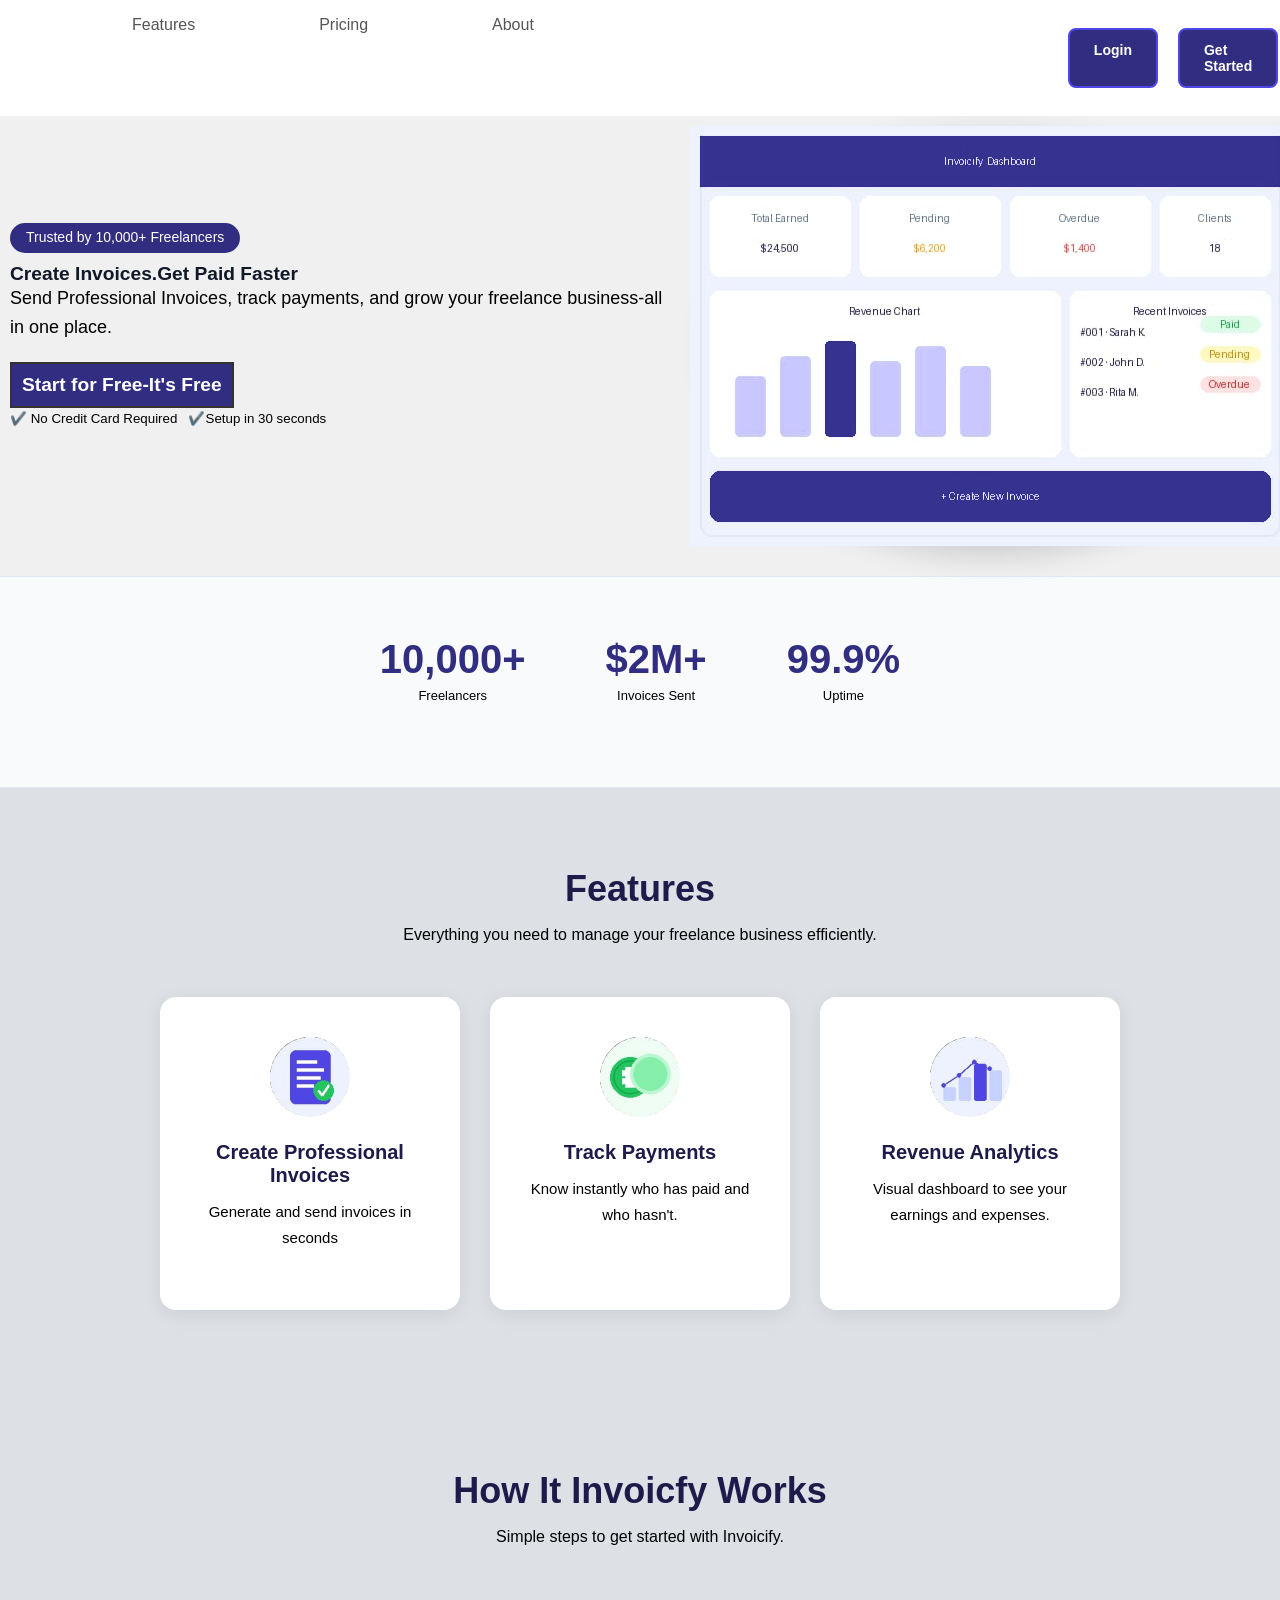
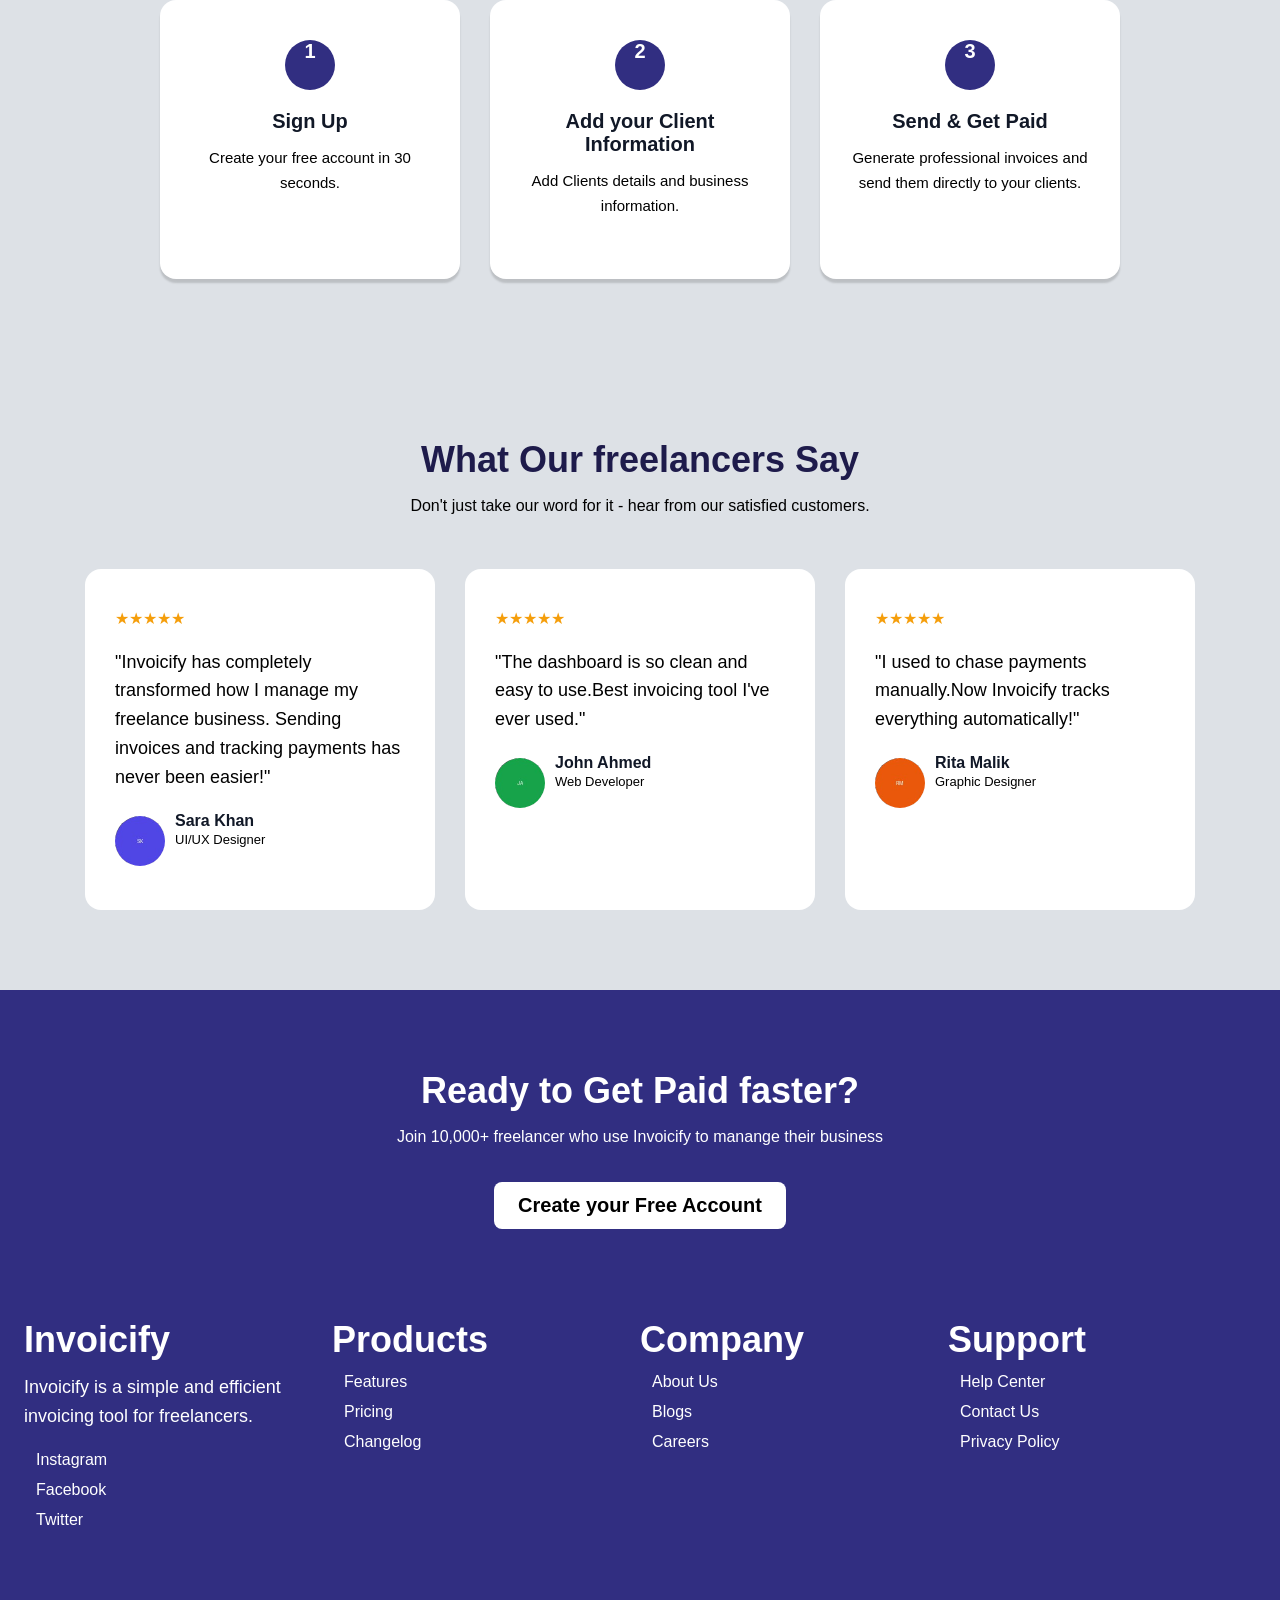
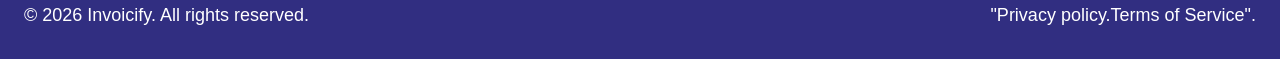
==== commit 6805cc7e: "remove the logo in footer and add heading" ====
--- a/index.html
+++ b/index.html
@@ -193,7 +193,7 @@
     <div class="footer">
       <div class="footer-top">
         <div class="footer-col">
-          <!--<img src="logo.png.jpeg"alt="Invoicify Logo"width="140"height="40"/>-->
+          <h4>Invoicify</h4>
           <p>Invoicify is a simple and efficient invoicing tool for freelancers.</p>
           <a href="#"target="_blank">Instagram</a>
           <a href="#"target="_blank">Facebook</a>
--- a/style.css
+++ b/style.css
@@ -51,7 +51,6 @@
   margin-left: 100px;
   display: flex;
   justify-content: space-between;
-  gap:1000px;
 }
 .nav-links a:hover {
   color:#312E81;
@@ -60,9 +59,8 @@
   display: flex;
   gap: 10px;
   padding:12px 24px;
-  margin-left: 500px;
+margin-left: 500px;
   justify-content: space-between;
-  margin-bottom:20px;
 
 }
 .btn-outline {
@@ -417,6 +415,9 @@
   /*margin-bottom: 20px;*/
 }
 & a{
+  display: inline-block;
+  width:fit-content;
+  margin-top: 12px;
   background-color: white;
   color: black;
   padding: 12px 24px;
@@ -504,7 +505,11 @@
     }
     & p{
       color: #334155;
-      margin-bottom: 25px;
+      /*margin-bottom: 25px;*/
+    }
+    & a{;
+      color: #312E81;
+      font-weight: 600;
     }
    }
 .form-group{
@@ -555,32 +560,33 @@
   & nav ul{
     list-style: none;
     margin-top: 40px;
-  }
-  }
+    margin-left: 0;
+  }
+  
   & nav ul li{
-    margin-bottom: 16px;
+    margin-bottom: 12px;
+    padding-left: 0;
   }
   & nav ul li a{
+    display: inline-block;
     color:white;
-    font-size: 20px;
+    padding:8px 16px;
+    border-radius: 8px;
+    font-size: 18px;
     font-weight: 600;
+    transition: background-color 0.2s ease, color 0.2s ease;
 }
   & ul nav li a:hover{
-    opacity:1;
-  }
-  & a{
-    display: block;
-    padding:12px 15px;
-    color: white;
-    text-decoration: none;
-    border-radius: 8px;
-    margin-top: 15px;
-    gap:20px;
+    background-color: rgba(255, 255, 255, 0.1);
+    color:white;
   }
   & a.active{
     background-color: #9ca0c3;
     color: #312E81;
-  }
+    font-weight:700;
+    box-shadow: 0 2px 8px  rgba(0,0,0,0.15);
+  }
+}
 .sidebar-logout{
   margin-top: 40px;
   & a{
@@ -615,6 +621,11 @@
 justify-content: space-between;
 align-items: center;
 margin-bottom: 30px;
+position: sticky;
+top: 0;
+z-index: 100;
+padding:16px 0;
+background-color: #F8FAFC;
 & a{
   background-color: #312E81;
   color:white;
@@ -635,15 +646,16 @@
 }
   }
   .profile-icon{
-    width: 40px;
-    height: 40px;
+    width: 60px;
+    height: 60px;
     background-color: #312E81;
-    border: radius 50%; 
+    border-radius: 50%; 
     display: flex;
     justify-content: center;
     align-items: center;
     color: white;
     font-weight: bold;
+    font-size: 40px;
    }
    .stats-row{
     display: grid;
@@ -657,6 +669,22 @@
     border-radius: 12px;
     flex:1;
     border: 1px solid #e2e8f0;
+    transition: transform 0.2s ease, box-shadow 0.2s ease;
+    position: relative;
+    overflow: hidden;
+    &:hover{
+      transform: translateY(-4px);
+      box-shadow: 0 8px 20px rgba(0,0,0,0.08);
+    }
+    &::before{
+      content: "";
+      position: absolute;
+      top: 0;
+      left: 0;
+      width: 4px;
+      height: 100%;
+      background: #312E81;
+    }
     & p{
       font-size: 13px;
       margin-bottom: 8px;
@@ -681,6 +709,8 @@
   justify-content: center;
   color:#94a3b8;
   margin-top: 15px;
+  background: repeating-linear-gradient(45deg,#eef2ee,#eef2ee 10px,#e6ebe6 10px,#e6ebe6 20px);
+  border: 1px dashed #C7D2EF;
 }
 .recent-invoices{
 background-color: white;
@@ -758,7 +788,7 @@
 }
 .paid{
   background: #dcfce7;
-  color:#15803d;
+  color:#158043;
 }
 .pending{
   background: #fef3cf;
@@ -773,16 +803,24 @@
   color: #312E81;
 }
 /*invoices.html*/ 
-.filter-bar{
+.filter-bar {
   display: flex;
   text-align: center;
   justify-content: center;
-  padding: 15px;
+  padding: 8px 0;
   font-size:20px;
-  color: #312E81;
-  border-bottom: 1px solid #E2E8F0;
-  font-weight: bold;
+  margin-bottom: 20px;
   gap:20px;
+  & a{
+    color: #312E81;
+    font-weight: 600;
+    font-size: 16px;
+    text-decoration: none;
+  }
+  &:hover{
+    color: #1E1B4B;
+    text-decoration: underline;
+  }
 }
   /*create-invoice.html*/
   .invoice-form{
@@ -828,7 +866,14 @@
 
 /*Responsive Design of landing page for mobile*/
 @media (max-width:768px) {
+  header{
+    flex-direction: column;
+    gap:15px;
+    padding: 15px;
+  }
   header nav{
+    width:100%;
+    justify-content: center;
     flex-wrap: wrap;
     padding:12px 16px;
   }
@@ -838,18 +883,21 @@
   .nav-links ul {
     flex-direction: column;
     padding:10px 0px;
-    gap: 15px;
+    gap: 12px;
     margin-bottom: 0;
     justify-content: center;
     flex-wrap: wrap;
   }
   .buttons{
     display: flex;
-    gap: 10px;
+    margin-left: 0;
+    padding: 0;
+    gap: 8px;
   }
   .btn-outline, .btn-primary{
     margin-left: 0;
-    padding:8px 14px;
+    padding:5px 10px;
+    margin-bottom: 20px;
     }
     /*hero-section*/
   .hero-content {
